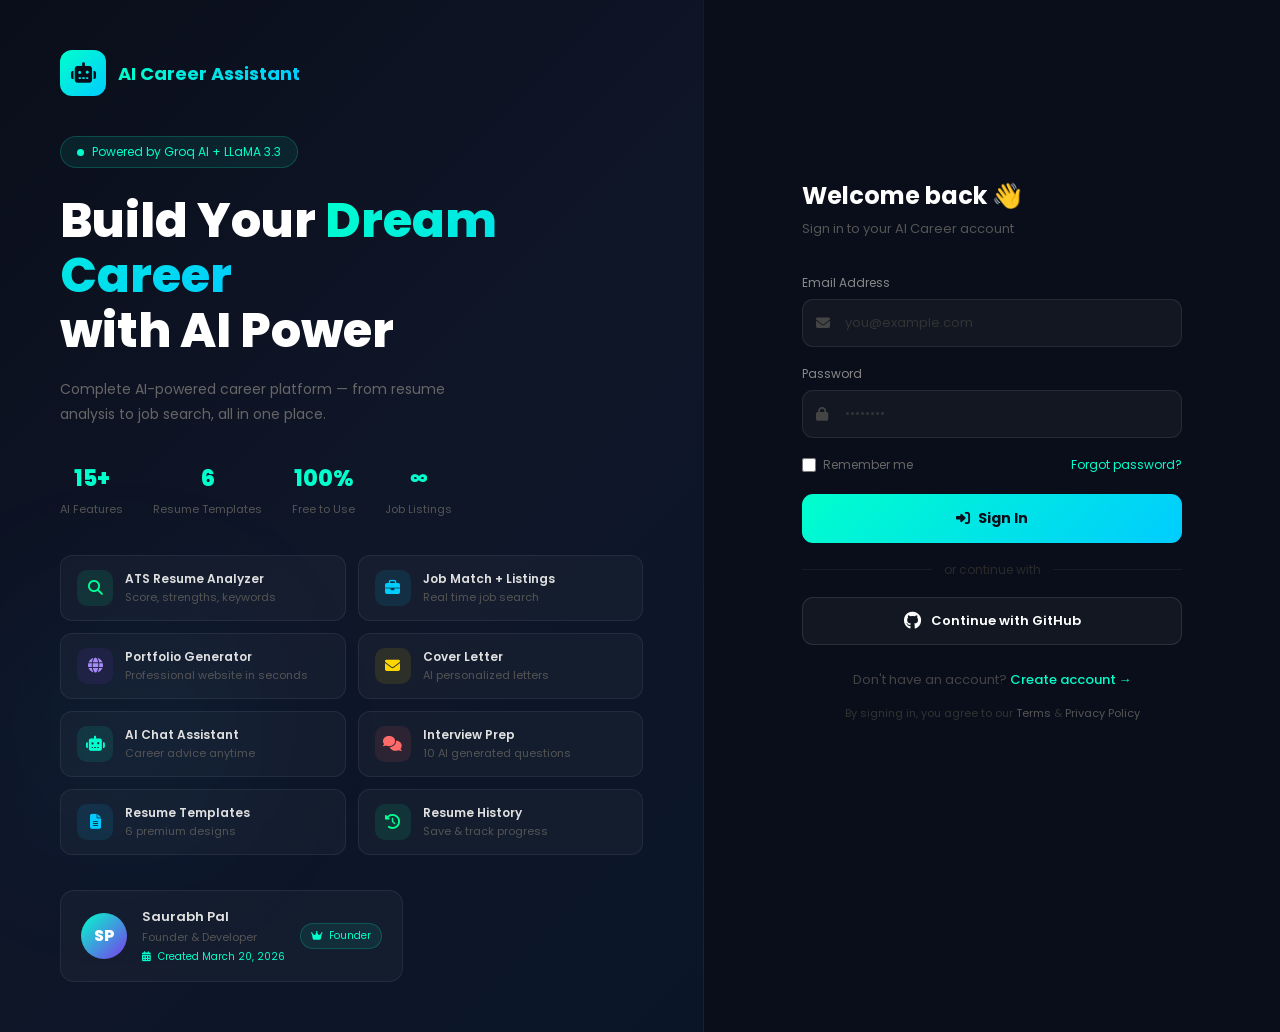
==== src/main/resources/static/dashboard.html @ 7f57f386 "Clean project without secrets" ====
<!DOCTYPE html>
<html>
<head>
<title>AI Career Dashboard</title>
<meta charset="UTF-8">
<script>
const urlParams = new URLSearchParams(window.location.search);
const oauthToken = urlParams.get("token");
const githubVerified = urlParams.get("github");
if (oauthToken) localStorage.setItem("token", oauthToken.trim());
if (githubVerified === "verified") localStorage.setItem("github_verified", "true");
if (oauthToken || githubVerified) window.history.replaceState({}, document.title, "/dashboard.html");
const tokenCheck = localStorage.getItem("token");
if (!tokenCheck || tokenCheck === "undefined" || tokenCheck === "null" || tokenCheck.trim() === "") {
    window.location.replace("login.html");
}
</script>
<link href="https://fonts.googleapis.com/css2?family=Poppins:wght@300;400;500;600;700&display=swap" rel="stylesheet">
<link href="https://cdnjs.cloudflare.com/ajax/libs/font-awesome/6.4.0/css/all.min.css" rel="stylesheet">
<style>
:root {
    --bg:#0a0e1a; --bg2:#0f1628; --bg3:#131c30;
    --primary:#00ffcc; --secondary:#00ccff; --purple:#7c3aed;
    --card:rgba(255,255,255,0.04); --border:rgba(255,255,255,0.08);
    --border-glow:rgba(0,255,200,0.2); --text:#e0e0e0; --text2:#666;
    --sidebar-width:260px;
}
* { margin:0; padding:0; box-sizing:border-box; }
body { font-family:'Poppins',sans-serif; background:var(--bg); color:var(--text); display:flex; min-height:100vh; overflow-x:hidden;overflow-y:auto; }

body.light {
    --bg:#f0f4f8; --bg2:#e2e8f0;
    --card:rgba(255,255,255,0.8); --border:rgba(0,0,0,0.08);
    --border-glow:rgba(0,200,150,0.3); --text:#1a202c; --text2:#718096;
}
body.light .sidebar { background:#e2e8f0; border-color:rgba(0,0,0,0.08); }
body.light .topbar { background:rgba(240,244,248,0.95); border-color:rgba(0,0,0,0.08); }
body.light textarea { background:rgba(255,255,255,0.9); color:#1a202c; }
body.light .nav-item { color:#718096; }
body.light .nav-item.active { background:rgba(0,200,150,0.1); color:#00b894; }
body.light .nav-item:hover { background:rgba(0,0,0,0.05); }
body.light .btn-logout { background:rgba(255,80,80,0.08); }
body.light .score-ring .bg-circle { stroke:rgba(0,0,0,0.08); }
body.light .result-card.green { background:rgba(0,200,100,0.06); }
body.light .result-card.red { background:rgba(255,80,80,0.06); }
body.light .result-card.yellow { background:rgba(255,180,0,0.06); }
body.light .result-card.purple { background:rgba(120,80,255,0.06); }
body.light .result-card.blue { background:rgba(0,150,255,0.06); }
body.light .question-card { background:rgba(255,255,255,0.9); }
body.light .chat-input { background:rgba(255,255,255,0.9); color:#1a202c; }
body.light .bubble-content.ai { background:rgba(255,255,255,0.9); }
body.light .template-card { background:rgba(255,255,255,0.9); }
body.light .history-card { background:rgba(255,255,255,0.9); }
body.light .stat-box { background:rgba(255,255,255,0.9); }
body.light .profile-input { background:rgba(255,255,255,0.9); color:#1a202c; }
body.light .job-card { background:rgba(255,255,255,0.9); }
body.light .job-search-input { background:rgba(255,255,255,0.9); color:#1a202c; }

.sidebar { width:var(--sidebar-width); background:var(--bg2); border-right:1px solid var(--border); display:flex; flex-direction:column; position:fixed; height:100vh; z-index:200; transition:0.3s; }
.sidebar-logo { padding:25px 20px; border-bottom:1px solid var(--border); }
.logo-text { font-size:18px; font-weight:700; background:linear-gradient(90deg,var(--primary),var(--secondary)); -webkit-background-clip:text; -webkit-text-fill-color:transparent; display:flex; align-items:center; gap:10px; }
.logo-text i { -webkit-text-fill-color:var(--primary); font-size:20px; }
.logo-sub { font-size:11px; color:var(--text2); margin-top:4px; margin-left:30px; }
.sidebar-user { padding:18px 20px; border-bottom:1px solid var(--border); display:flex; align-items:center; gap:12px; }
.user-avatar { width:42px; height:42px; border-radius:50%; background:linear-gradient(135deg,var(--primary),var(--secondary)); display:flex; align-items:center; justify-content:center; font-size:16px; font-weight:700; color:#0a0e1a; flex-shrink:0; }
.user-name { font-size:13px; font-weight:600; }
.user-status { font-size:11px; color:var(--text2); display:flex; align-items:center; gap:5px; margin-top:2px; }
.user-status .dot { width:6px; height:6px; border-radius:50%; background:#00ff96; }
.github-badge { font-size:10px; color:#00ff96; background:rgba(0,255,150,0.1); border:1px solid rgba(0,255,150,0.2); padding:2px 8px; border-radius:10px; margin-top:4px; display:none; }
.sidebar-nav { flex:1; padding:15px 12px; overflow-y:auto; }
.nav-label { font-size:10px; color:var(--text2); letter-spacing:1.5px; text-transform:uppercase; padding:10px 10px 6px; margin-top:5px; }
.nav-item { display:flex; align-items:center; gap:12px; padding:11px 14px; border-radius:10px; cursor:pointer; transition:0.2s; margin-bottom:3px; font-size:13px; color:var(--text2); border:1px solid transparent; user-select:none; }
.nav-item:hover { background:var(--card); color:var(--text); }
.nav-item.active { background:rgba(0,255,200,0.08); border-color:rgba(0,255,200,0.2); color:var(--primary); }
.nav-item i { width:18px; text-align:center; font-size:14px; }
.nav-badge { margin-left:auto; background:var(--primary); color:#0a0e1a; font-size:10px; font-weight:700; padding:2px 7px; border-radius:10px; display:none; }
.sidebar-bottom { padding:15px 12px; border-top:1px solid var(--border); }
.btn-logout { width:100%; display:flex; align-items:center; gap:10px; padding:11px 14px; border-radius:10px; background:rgba(255,80,80,0.08); border:1px solid rgba(255,80,80,0.2); color:#ff6b6b; cursor:pointer; font-family:'Poppins',sans-serif; font-size:13px; transition:0.2s; }
.btn-logout:hover { background:rgba(255,80,80,0.15); }

.main { margin-left:var(--sidebar-width); flex:1; display:flex; flex-direction:column; height:100vh; overflow-y:auto; }
.topbar { padding:15px 30px; background:rgba(10,14,26,0.8); border-bottom:1px solid var(--border); backdrop-filter:blur(10px); position:sticky; top:0; z-index:100; display:flex; align-items:center; justify-content:space-between; }
.topbar-title { font-size:16px; font-weight:600; }
.topbar-title span { color:var(--primary); }
.topbar-right { display:flex; align-items:center; gap:12px; }
.score-mini { background:var(--card); border:1px solid var(--border-glow); padding:6px 16px; border-radius:20px; font-size:12px; display:flex; align-items:center; gap:8px; }
.score-mini .sv { color:var(--primary); font-weight:700; font-size:16px; }
.theme-toggle { width:36px; height:36px; border-radius:10px; background:var(--card); border:1px solid var(--border); display:flex; align-items:center; justify-content:center; cursor:pointer; color:var(--text2); font-size:15px; transition:0.3s; }
.theme-toggle:hover { border-color:var(--border-glow); color:var(--primary); }
.content { padding:25px 30px; flex:1;padding:25px 30px; flex:1;  }

.card { background:var(--card); border:1px solid var(--border); padding:22px; border-radius:16px; transition:0.3s; position:relative; overflow:hidden; }
.card::before { content:''; position:absolute; top:0; left:0; right:0; height:2px; background:linear-gradient(90deg,var(--primary),var(--secondary)); opacity:0; transition:0.3s; }
.card:hover { border-color:var(--border-glow); box-shadow:0 8px 30px rgba(0,255,200,0.06); }
.card:hover::before { opacity:1; }
.card-title { font-size:14px; font-weight:600; color:var(--text); display:flex; align-items:center; gap:10px; margin-bottom:16px; }
.card-title i { color:var(--primary); }

textarea { width:100%; height:130px; background:rgba(0,0,0,0.3); border:1px solid var(--border); border-radius:10px; color:var(--text); padding:14px; font-family:'Poppins',sans-serif; font-size:13px; resize:vertical; transition:0.3s; }
textarea:focus { outline:none; border-color:var(--border-glow); }
textarea::placeholder { color:#444; }

.file-upload { border:2px dashed rgba(0,255,200,0.2); border-radius:12px; padding:30px; text-align:center; cursor:pointer; transition:0.3s; background:rgba(0,255,200,0.02); }
.file-upload:hover { border-color:rgba(0,255,200,0.5); background:rgba(0,255,200,0.04); }
.file-upload i { font-size:32px; color:var(--primary); margin-bottom:10px; display:block; }
.file-upload p { color:var(--text2); font-size:13px; }
.file-upload span { color:var(--primary); font-weight:600; }
input[type="file"] { display:none; }

.btn { display:inline-flex; align-items:center; gap:8px; background:linear-gradient(135deg,var(--primary),var(--secondary)); border:none; padding:12px 24px; border-radius:10px; cursor:pointer; color:#0a0e1a; font-family:'Poppins',sans-serif; font-size:13px; font-weight:700; transition:0.3s; width:100%; justify-content:center; margin-top:14px; }
.btn:hover { transform:translateY(-2px); box-shadow:0 6px 25px rgba(0,255,200,0.35); }
.btn-purple { background:linear-gradient(135deg,#a78bfa,var(--purple)); color:white; }
.btn-outline { background:transparent; border:1px solid var(--border-glow); color:var(--primary); width:auto; margin-top:0; }
.btn-outline:hover { background:rgba(0,255,200,0.08); box-shadow:none; transform:none; }

.score-section { display:flex; align-items:center; gap:25px; background:linear-gradient(135deg,rgba(0,255,200,0.05),rgba(0,150,255,0.05)); border:1px solid var(--border-glow); border-radius:16px; padding:25px; margin-bottom:20px; }
.score-ring { width:100px; height:100px; position:relative; flex-shrink:0; }
.score-ring svg { width:100%; height:100%; transform:rotate(-90deg); }
.score-ring .bg-circle { fill:none; stroke:rgba(255,255,255,0.06); stroke-width:8; }
.score-ring .progress-circle { fill:none; stroke:url(#scoreGrad); stroke-width:8; stroke-linecap:round; stroke-dasharray:283; stroke-dashoffset:283; transition:stroke-dashoffset 1.5s ease; }
.score-ring .score-label { position:absolute; top:50%; left:50%; transform:translate(-50%,-50%); font-size:22px; font-weight:800; color:var(--primary); }
.score-info { flex:1; }
.score-title { font-size:20px; font-weight:700; margin-bottom:5px; }
.score-sub { font-size:12px; color:var(--text2); }
.score-bar-bg { background:rgba(255,255,255,0.06); height:6px; border-radius:3px; overflow:hidden; margin-top:12px; }
.score-bar-fill { height:100%; background:linear-gradient(90deg,var(--primary),var(--secondary)); border-radius:3px; width:0%; transition:width 1.5s ease; }

.result-grid { display:grid; grid-template-columns:1fr 1fr; gap:15px; margin-bottom:15px; }
.result-card { border-radius:14px; padding:18px; }
.result-card.green { background:rgba(0,255,150,0.04); border:1px solid rgba(0,255,150,0.15); }
.result-card.red { background:rgba(255,80,80,0.04); border:1px solid rgba(255,80,80,0.15); }
.result-card.yellow { background:rgba(255,200,0,0.04); border:1px solid rgba(255,200,0,0.15); }
.result-card.purple { background:rgba(120,80,255,0.04); border:1px solid rgba(120,80,255,0.15); }
.result-card.blue { background:rgba(0,200,255,0.04); border:1px solid rgba(0,200,255,0.15); }
.result-card-title { font-size:12px; font-weight:600; margin-bottom:12px; display:flex; align-items:center; gap:8px; }
.item-row { display:flex; align-items:flex-start; gap:8px; font-size:12px; color:#bbb; margin-bottom:8px; line-height:1.6; }
.item-row .icon { flex-shrink:0; margin-top:2px; font-size:11px; }
.chip { display:inline-block; background:rgba(120,80,255,0.12); border:1px solid rgba(120,80,255,0.25); color:#a78bfa; padding:4px 12px; border-radius:20px; font-size:11px; margin:3px 3px 3px 0; }

.cover-letter-box { background:rgba(167,139,250,0.04); border:1px solid rgba(167,139,250,0.2); border-radius:14px; padding:25px; }
.cover-letter-text { font-size:13px; color:#ccc; line-height:2; white-space:pre-wrap; }
.copy-btn { display:inline-flex; align-items:center; gap:7px; background:rgba(167,139,250,0.12); border:1px solid rgba(167,139,250,0.3); color:#a78bfa; padding:9px 18px; border-radius:8px; cursor:pointer; font-size:12px; font-family:'Poppins',sans-serif; transition:0.2s; margin-top:15px; }
.copy-btn:hover { background:rgba(167,139,250,0.2); }

.portfolio-preview { width:100%; height:420px; border:none; border-radius:14px; background:white; margin-top:15px; }
.preview-actions { display:flex; gap:10px; margin-top:12px; }
.preview-action-btn { display:inline-flex; align-items:center; gap:6px; padding:9px 18px; border-radius:8px; cursor:pointer; font-size:12px; font-family:'Poppins',sans-serif; transition:0.2s; border:none; }
.preview-action-btn.open { background:rgba(0,255,200,0.1); border:1px solid rgba(0,255,200,0.25); color:var(--primary); }
.preview-action-btn.download { background:rgba(124,58,237,0.1); border:1px solid rgba(124,58,237,0.25); color:#a78bfa; }
.preview-action-btn:hover { transform:translateY(-1px); }

.question-card { background:var(--card); border:1px solid var(--border); border-radius:14px; padding:18px 20px; margin-bottom:12px; transition:0.3s; display:flex; gap:15px; align-items:flex-start; }
.question-card:hover { border-color:var(--border-glow); }
.q-num { width:32px; height:32px; border-radius:8px; flex-shrink:0; background:rgba(0,255,200,0.1); border:1px solid rgba(0,255,200,0.2); display:flex; align-items:center; justify-content:center; font-size:12px; font-weight:700; color:var(--primary); }
.q-text { font-size:13px; color:var(--text); line-height:1.7; }
.role-chip { cursor:pointer; padding:6px 16px; border-radius:20px; font-size:12px; transition:0.2s; display:inline-block; margin:4px 4px 4px 0; }

.chat-wrapper { display:flex; flex-direction:column; height:calc(100vh - 140px); }
.chat-messages { flex:1; overflow-y:auto; padding:10px 0; display:flex; flex-direction:column; gap:15px; }
.chat-messages::-webkit-scrollbar { width:4px; }
.chat-messages::-webkit-scrollbar-thumb { background:var(--border-glow); border-radius:2px; }
.chat-bubble { display:flex; gap:12px; align-items:flex-start; animation:bubbleIn 0.3s ease; }
@keyframes bubbleIn { from{opacity:0;transform:translateY(10px)} to{opacity:1;transform:translateY(0)} }
.chat-bubble.user { flex-direction:row-reverse; }
.bubble-avatar { width:36px; height:36px; border-radius:50%; display:flex; align-items:center; justify-content:center; font-size:14px; flex-shrink:0; font-weight:700; }
.bubble-avatar.ai { background:linear-gradient(135deg,var(--primary),var(--secondary)); color:#0a0e1a; }
.bubble-avatar.user { background:linear-gradient(135deg,#a78bfa,var(--purple)); color:white; }
.bubble-content { max-width:75%; padding:12px 16px; border-radius:16px; font-size:13px; line-height:1.7; }
.bubble-content.ai { background:var(--card); border:1px solid var(--border); color:var(--text); border-top-left-radius:4px; }
.bubble-content.user { background:linear-gradient(135deg,rgba(0,255,200,0.12),rgba(0,150,255,0.12)); border:1px solid var(--border-glow); color:var(--text); border-top-right-radius:4px; }
.bubble-time { font-size:10px; color:var(--text2); margin-top:4px; }
.chat-bubble.user .bubble-time { text-align:right; }
.chat-input-wrap { display:flex; gap:10px; padding-top:15px; border-top:1px solid var(--border); margin-top:10px; }
.chat-input { flex:1; background:var(--card); border:1px solid var(--border); border-radius:12px; padding:13px 16px; color:var(--text); font-family:'Poppins',sans-serif; font-size:13px; resize:none; height:50px; transition:0.3s; outline:none; }
.chat-input:focus { border-color:var(--border-glow); }
.chat-input::placeholder { color:#444; }
.chat-send-btn { width:50px; height:50px; border-radius:12px; background:linear-gradient(135deg,var(--primary),var(--secondary)); border:none; cursor:pointer; display:flex; align-items:center; justify-content:center; font-size:16px; color:#0a0e1a; transition:0.3s; flex-shrink:0; }
.chat-send-btn:hover { transform:scale(1.05); }
.chat-suggestions { display:flex; flex-wrap:wrap; gap:8px; margin-bottom:15px; }
.suggestion-chip { background:var(--card); border:1px solid var(--border); color:var(--text2); padding:7px 14px; border-radius:20px; font-size:12px; cursor:pointer; transition:0.2s; }
.suggestion-chip:hover { border-color:var(--border-glow); color:var(--primary); }
.typing-indicator { display:flex; gap:5px; align-items:center; padding:12px 16px; background:var(--card); border:1px solid var(--border); border-radius:16px; border-top-left-radius:4px; width:fit-content; }
.typing-dot { width:6px; height:6px; border-radius:50%; background:var(--primary); animation:typingBounce 1.2s ease-in-out infinite; }
.typing-dot:nth-child(2) { animation-delay:0.2s; }
.typing-dot:nth-child(3) { animation-delay:0.4s; }
@keyframes typingBounce { 0%,100%{transform:translateY(0);opacity:0.3} 50%{transform:translateY(-5px);opacity:1} }

.templates-grid { display:grid; grid-template-columns:repeat(3,1fr); gap:20px; margin-bottom:25px; }
.template-card { background:var(--card); border:2px solid var(--border); border-radius:16px; overflow:hidden; cursor:pointer; transition:0.3s; position:relative; }
.template-card:hover { transform:translateY(-5px); box-shadow:0 10px 30px rgba(0,255,200,0.15); }
.template-card.selected { border-color:var(--primary); box-shadow:0 0 20px rgba(0,255,200,0.3); }
.template-preview { height:160px; display:flex; align-items:center; justify-content:center; position:relative; overflow:hidden; }
.template-preview .t-lines { width:80%; }
.t-line { height:6px; border-radius:3px; margin-bottom:6px; }
.t-line.title { height:10px; width:60%; }
.t-line.short { width:40%; }
.t-line.xs { width:30%; height:4px; }
.template-info { padding:14px; }
.template-name { font-size:13px; font-weight:600; margin-bottom:4px; }
.template-desc { font-size:11px; color:var(--text2); }
.template-badge { position:absolute; top:10px; right:10px; font-size:10px; padding:3px 10px; border-radius:20px; font-weight:600; }
.selected-check { position:absolute; top:10px; left:10px; width:24px; height:24px; border-radius:50%; background:var(--primary); color:#0a0e1a; display:none; align-items:center; justify-content:center; font-size:12px; }
.template-card.selected .selected-check { display:flex; }
.form-grid { display:grid; grid-template-columns:1fr 1fr; gap:15px; margin-bottom:15px; }
.form-group { margin-bottom:0; }
.form-label { font-size:12px; color:var(--text2); display:block; margin-bottom:7px; }
.form-input { width:100%; padding:12px 14px; background:rgba(0,0,0,0.3); border:1px solid var(--border); border-radius:10px; color:var(--text); font-family:'Poppins',sans-serif; font-size:13px; transition:0.3s; outline:none; }
.form-input:focus { border-color:var(--border-glow); }
.form-input::placeholder { color:#444; }
.form-textarea { width:100%; padding:12px 14px; background:rgba(0,0,0,0.3); border:1px solid var(--border); border-radius:10px; color:var(--text); font-family:'Poppins',sans-serif; font-size:13px; transition:0.3s; outline:none; resize:vertical; min-height:80px; }
.form-textarea:focus { border-color:var(--border-glow); }
.form-textarea::placeholder { color:#444; }
.template-result-preview { width:100%; height:500px; border:none; border-radius:14px; margin-top:15px; background:white; }

.history-card { background:var(--card); border:1px solid var(--border); border-radius:14px; padding:18px 20px; margin-bottom:12px; transition:0.3s; display:flex; align-items:center; gap:15px; }
.history-card:hover { border-color:var(--border-glow); transform:translateX(4px); }
.history-score-badge { width:52px; height:52px; border-radius:12px; flex-shrink:0; display:flex; align-items:center; justify-content:center; font-size:16px; font-weight:800; }
.history-info { flex:1; min-width:0; }
.history-title { font-size:13px; font-weight:600; margin-bottom:4px; white-space:nowrap; overflow:hidden; text-overflow:ellipsis; }
.history-meta { font-size:11px; color:var(--text2); display:flex; align-items:center; gap:10px; flex-wrap:wrap; }
.history-actions { display:flex; gap:8px; flex-shrink:0; }
.history-btn { width:32px; height:32px; border-radius:8px; display:flex; align-items:center; justify-content:center; cursor:pointer; transition:0.2s; font-size:12px; border:none; }
.history-btn.view { background:rgba(0,255,200,0.1); border:1px solid rgba(0,255,200,0.2); color:var(--primary); }
.history-btn.delete { background:rgba(255,80,80,0.08); border:1px solid rgba(255,80,80,0.2); color:#ff6b6b; }
.history-btn:hover { transform:scale(1.1); }

/* PROFILE */
.profile-hero { background:linear-gradient(135deg,rgba(0,255,200,0.06),rgba(0,150,255,0.06)); border:1px solid var(--border-glow); border-radius:20px; padding:35px; margin-bottom:20px; display:flex; align-items:center; gap:25px; }
.profile-avatar-big { width:90px; height:90px; border-radius:50%; flex-shrink:0; background:linear-gradient(135deg,var(--primary),var(--secondary)); display:flex; align-items:center; justify-content:center; font-size:32px; font-weight:800; color:#0a0e1a; box-shadow:0 0 30px rgba(0,255,200,0.3); position:relative; }
.profile-avatar-big .verified-ring { position:absolute; bottom:-2px; right:-2px; width:28px; height:28px; border-radius:50%; background:linear-gradient(135deg,#00ff96,#00ccff); display:none; align-items:center; justify-content:center; font-size:12px; color:#0a0e1a; border:2px solid var(--bg); }
.profile-avatar-big.verified .verified-ring { display:flex; }
.profile-hero-info { flex:1; }
.profile-hero-name { font-size:24px; font-weight:700; margin-bottom:5px; }
.profile-hero-email { font-size:13px; color:var(--text2); margin-bottom:10px; }
.profile-hero-badges { display:flex; gap:10px; flex-wrap:wrap; }
.badge { padding:5px 14px; border-radius:20px; font-size:11px; font-weight:600; display:inline-flex; align-items:center; gap:6px; }
.badge.github { background:rgba(255,255,255,0.08); border:1px solid rgba(255,255,255,0.15); color:#ccc; }
.badge.verified { background:rgba(0,255,150,0.1); border:1px solid rgba(0,255,150,0.3); color:#00ff96; }
.badge.member { background:rgba(0,200,255,0.1); border:1px solid rgba(0,200,255,0.3); color:#00ccff; }
.stats-grid { display:grid; grid-template-columns:repeat(4,1fr); gap:15px; margin-bottom:20px; }
.stat-box { background:var(--card); border:1px solid var(--border); border-radius:14px; padding:20px; text-align:center; transition:0.3s; }
.stat-box:hover { border-color:var(--border-glow); transform:translateY(-3px); }
.stat-icon { font-size:22px; margin-bottom:10px; display:block; }
.stat-value { font-size:28px; font-weight:800; color:var(--primary); display:block; margin-bottom:4px; }
.stat-label { font-size:11px; color:var(--text2); }
.profile-edit-card { background:var(--card); border:1px solid var(--border); border-radius:16px; padding:22px; }
.profile-input { width:100%; padding:12px 14px; background:rgba(0,0,0,0.3); border:1px solid var(--border); border-radius:10px; color:var(--text); font-family:'Poppins',sans-serif; font-size:13px; transition:0.3s; outline:none; }
.profile-input:focus { border-color:var(--border-glow); }
.profile-input::placeholder { color:#444; }

/* JOB LISTINGS */
.job-search-bar {
    display:flex; gap:12px; margin-bottom:20px; flex-wrap:wrap;
}
.job-search-input {
    flex:1; min-width:150px; padding:12px 16px;
    background:rgba(0,0,0,0.3); border:1px solid var(--border);
    border-radius:10px; color:var(--text); font-family:'Poppins',sans-serif;
    font-size:13px; outline:none; transition:0.3s;
}
.job-search-input:focus { border-color:var(--border-glow); }
.job-search-input::placeholder { color:#444; }

.job-card {
    background:var(--card); border:1px solid var(--border);
    border-radius:16px; padding:20px; margin-bottom:15px;
    transition:0.3s; position:relative; overflow:hidden;
}
.job-card::before { content:''; position:absolute; top:0; left:0; right:0; height:2px; background:linear-gradient(90deg,var(--primary),var(--secondary)); opacity:0; transition:0.3s; }
.job-card:hover { border-color:var(--border-glow); transform:translateY(-2px); box-shadow:0 8px 25px rgba(0,255,200,0.08); }
.job-card:hover::before { opacity:1; }

.job-header { display:flex; align-items:flex-start; gap:15px; margin-bottom:12px; }
.job-logo {
    width:48px; height:48px; border-radius:12px; flex-shrink:0;
    background:linear-gradient(135deg,rgba(0,255,200,0.15),rgba(0,150,255,0.15));
    display:flex; align-items:center; justify-content:center;
    font-size:18px; color:var(--primary); font-weight:800;
    border:1px solid var(--border);
}
.job-info { flex:1; min-width:0; }
.job-title { font-size:15px; font-weight:700; color:var(--text); margin-bottom:4px; }
.job-company { font-size:13px; color:var(--primary); font-weight:500; }
.job-meta { display:flex; gap:12px; flex-wrap:wrap; margin-top:6px; }
.job-meta-item { font-size:11px; color:var(--text2); display:flex; align-items:center; gap:5px; }
.job-meta-item i { color:var(--primary); font-size:10px; }

.job-desc { font-size:12px; color:var(--text2); line-height:1.7; margin-bottom:15px; display:-webkit-box; -webkit-line-clamp:3; -webkit-box-orient:vertical; overflow:hidden; }

.job-footer { display:flex; align-items:center; justify-content:space-between; flex-wrap:wrap; gap:10px; }
.job-tags { display:flex; gap:8px; flex-wrap:wrap; }
.job-tag { font-size:11px; padding:3px 12px; border-radius:20px; font-weight:500; }
.job-tag.fulltime { background:rgba(0,255,150,0.1); color:#00ff96; border:1px solid rgba(0,255,150,0.2); }
.job-tag.remote { background:rgba(0,200,255,0.1); color:#00ccff; border:1px solid rgba(0,200,255,0.2); }
.job-tag.salary { background:rgba(255,215,0,0.1); color:#ffd700; border:1px solid rgba(255,215,0,0.2); }

.job-apply-btn {
    padding:9px 22px; border-radius:9px;
    background:linear-gradient(135deg,var(--primary),var(--secondary));
    color:#0a0e1a; font-family:'Poppins',sans-serif; font-size:12px;
    font-weight:700; cursor:pointer; border:none; transition:0.3s;
    text-decoration:none; display:inline-flex; align-items:center; gap:6px;
}
.job-apply-btn:hover { transform:translateY(-1px); box-shadow:0 5px 15px rgba(0,255,200,0.3); }

.job-quick-chips { display:flex; flex-wrap:wrap; gap:8px; margin-bottom:20px; }
.job-quick-chip {
    padding:7px 16px; border-radius:20px; font-size:12px; cursor:pointer;
    transition:0.2s; border:1px solid var(--border); color:var(--text2);
    background:var(--card);
}
.job-quick-chip:hover { border-color:var(--border-glow); color:var(--primary); }

.jobs-count { font-size:12px; color:var(--text2); margin-bottom:15px; }
.jobs-count span { color:var(--primary); font-weight:600; }

/* MODAL */
.modal-overlay { position:fixed; top:0; left:0; right:0; bottom:0; background:rgba(0,0,0,0.85); z-index:9999; display:none; align-items:center; justify-content:center; padding:20px; }
.modal-overlay.open { display:flex; }
.modal-box { background:var(--bg2); border:1px solid var(--border); border-radius:20px; width:100%; max-width:800px; max-height:90vh; overflow-y:auto; padding:28px; }
.modal-header { display:flex; align-items:center; justify-content:space-between; margin-bottom:20px; }
.modal-title { font-size:16px; font-weight:600; }
.modal-close { background:rgba(255,80,80,0.1); border:1px solid rgba(255,80,80,0.2); color:#ff6b6b; padding:8px 16px; border-radius:8px; cursor:pointer; font-family:'Poppins',sans-serif; font-size:12px; }
.modal-content { font-size:13px; color:var(--text2); line-height:1.9; white-space:pre-wrap; }

.loading-state { text-align:center; padding:50px 20px; color:var(--text2); }
.loading-state i { font-size:32px; color:var(--primary); margin-bottom:12px; display:block; }
.empty-state { text-align:center; padding:50px 20px; color:var(--text2); }
.empty-state i { font-size:40px; color:#1e293b; margin-bottom:15px; display:block; }

.toast { position:fixed; bottom:25px; right:25px; background:rgba(0,255,200,0.12); border:1px solid rgba(0,255,200,0.3); color:var(--primary); padding:12px 20px; border-radius:12px; font-size:13px; z-index:9999; backdrop-filter:blur(10px); animation:toastIn 0.3s ease; display:flex; align-items:center; gap:8px; }
@keyframes toastIn { from{transform:translateY(20px);opacity:0} to{transform:translateY(0);opacity:1} }

.tab-panel { display:none; }
.tab-panel.active { display:block; }

@media(max-width:900px) {
    .sidebar { transform:translateX(-100%); }
    .sidebar.open { transform:translateX(0); }
    .main { margin-left:0; }
    .result-grid { grid-template-columns:1fr; }
    .templates-grid { grid-template-columns:1fr 1fr; }
    .form-grid { grid-template-columns:1fr; }
    .stats-grid { grid-template-columns:1fr 1fr; }
    .profile-hero { flex-direction:column; text-align:center; }
    .job-search-bar { flex-direction:column; }
}
</style>
</head>
<body>

<!-- SIDEBAR -->
<div class="sidebar" id="sidebar">
    <div class="sidebar-logo">
        <div class="logo-text"><i class="fas fa-robot"></i> AI Career</div>
        <div class="logo-sub">Resume Intelligence Platform</div>
    </div>
    <div class="sidebar-user">
        <div class="user-avatar" id="sidebarAvatar">U</div>
        <div>
            <div class="user-name" id="sidebarName">User</div>
            <div class="user-status"><span class="dot"></span> Active Session</div>
            <div class="github-badge" id="githubBadge"><i class="fab fa-github"></i> Verified</div>
        </div>
    </div>
    <nav class="sidebar-nav">
        <div class="nav-label">Main Tools</div>
        <div class="nav-item active" onclick="switchTab('analyze',this)"><i class="fas fa-search"></i> Resume Analyzer</div>
        <div class="nav-item" onclick="switchTab('pdf',this)"><i class="fas fa-file-pdf"></i> Upload PDF</div>
        <div class="nav-item" onclick="switchTab('match',this)"><i class="fas fa-briefcase"></i> Job Match</div>
        <div class="nav-item" onclick="switchTab('cover',this)"><i class="fas fa-envelope"></i> Cover Letter</div>
        <div class="nav-label">More Tools</div>
        <div class="nav-item" onclick="switchTab('chat',this)">
            <i class="fas fa-robot"></i> AI Chat
            <span style="margin-left:auto;background:linear-gradient(135deg,#00ffcc,#00ccff);color:#0a0e1a;font-size:9px;font-weight:700;padding:2px 7px;border-radius:10px;">NEW</span>
        </div>
        <div class="nav-item" onclick="switchTab('templates',this)">
            <i class="fas fa-file-alt"></i> Resume Templates
            <span style="margin-left:auto;background:linear-gradient(135deg,#a78bfa,#7c3aed);color:white;font-size:9px;font-weight:700;padding:2px 7px;border-radius:10px;">NEW</span>
        </div>
        <div class="nav-item" onclick="switchTab('interview',this)"><i class="fas fa-comments"></i> Interview Prep</div>
        <div class="nav-item" onclick="switchTab('jobs',this)">
            <i class="fas fa-search-dollar"></i> Job Listings
            <span style="margin-left:auto;background:linear-gradient(135deg,#ffd700,#ff9900);color:#0a0e1a;font-size:9px;font-weight:700;padding:2px 7px;border-radius:10px;">NEW</span>
        </div>
        <div class="nav-item" onclick="switchTab('portfolio',this)"><i class="fas fa-globe"></i> Portfolio Generator</div>
        <div class="nav-label">Account</div>
        <div class="nav-item" onclick="switchTab('profile',this)"><i class="fas fa-user-circle"></i> My Profile</div>
        <div class="nav-item" onclick="switchTab('history',this)"><i class="fas fa-history"></i> Resume History</div>
        <div class="nav-item" onclick="switchTab('result',this)" id="resultNavItem">
            <i class="fas fa-clipboard-list"></i> Analysis Result
            <span class="nav-badge" id="resultBadge">New</span>
        </div>
    </nav>
    <div class="sidebar-bottom">
        <button class="btn-logout" onclick="logout()"><i class="fas fa-sign-out-alt"></i> Logout</button>
    </div>
</div>

<!-- MAIN -->
<div class="main">
    <div class="topbar">
        <div class="topbar-title">AI Career <span>Dashboard</span></div>
        <div class="topbar-right">
            <div class="score-mini">
                <span style="color:var(--text2);font-size:11px;">ATS Score</span>
                <span class="sv" id="miniScore">—</span>
                <span style="color:var(--text2);font-size:11px;">/100</span>
            </div>
            <div class="theme-toggle" onclick="toggleTheme()" id="themeBtn"><i class="fas fa-moon"></i></div>
        </div>
    </div>

    <div class="content">
        <svg width="0" height="0">
            <defs>
                <linearGradient id="scoreGrad" x1="0%" y1="0%" x2="100%" y2="0%">
                    <stop offset="0%" style="stop-color:#00ffcc"/>
                    <stop offset="100%" style="stop-color:#00ccff"/>
                </linearGradient>
            </defs>
        </svg>

        <!-- ANALYZE -->
        <div class="tab-panel active" id="tab-analyze">
            <div class="card">
                <div class="card-title"><i class="fas fa-file-alt"></i> Resume Analyzer</div>
                <textarea id="resumeText" placeholder="Paste your complete resume text here...&#10;&#10;Include: Name, Skills, Experience, Projects, Education"></textarea>
                <button class="btn" onclick="analyze()"><i class="fas fa-search"></i> Analyze Resume</button>
            </div>
        </div>

        <!-- PDF -->
        <div class="tab-panel" id="tab-pdf">
            <div class="card">
                <div class="card-title"><i class="fas fa-file-pdf"></i> Upload PDF Resume</div>
                <label class="file-upload" for="resumeFile">
                    <i class="fas fa-cloud-upload-alt"></i>
                    <p><span>Click to upload</span> or drag & drop</p>
                    <p style="margin-top:5px;font-size:11px;">PDF files only</p>
                    <p id="fileName" style="margin-top:8px;color:var(--primary);font-size:12px;font-weight:600;"></p>
                </label>
                <input type="file" id="resumeFile" accept=".pdf" onchange="updateFileName(this)">
                <button class="btn" onclick="analyzePDF()"><i class="fas fa-bolt"></i> Analyze PDF</button>
            </div>
        </div>

        <!-- MATCH -->
        <div class="tab-panel" id="tab-match">
            <div class="card">
                <div class="card-title"><i class="fas fa-briefcase"></i> Job Match</div>
                <textarea id="jobDesc" placeholder="Paste the job description here..."></textarea>
                <button class="btn" onclick="matchJob()"><i class="fas fa-percentage"></i> Match with Resume</button>
            </div>
        </div>

        <!-- COVER -->
        <div class="tab-panel" id="tab-cover">
            <div class="card">
                <div class="card-title"><i class="fas fa-envelope"></i> Cover Letter Generator</div>
                <p style="font-size:13px;color:var(--text2);margin-bottom:15px;">Generate personalized cover letter using your resume + job description.</p>
                <textarea id="jobDescCover" placeholder="Paste job description here..."></textarea>
                <button class="btn btn-purple" onclick="generateCoverLetter()"><i class="fas fa-magic"></i> Generate Cover Letter</button>
            </div>
        </div>

        <!-- AI CHAT -->
        <div class="tab-panel" id="tab-chat">
            <div class="card chat-wrapper">
                <div class="card-title"><i class="fas fa-robot"></i> AI Career Assistant <span style="margin-left:auto;font-size:11px;color:var(--text2);"><span style="color:#00ff96;">●</span> Online</span></div>
                <div class="chat-suggestions" id="chatSuggestions">
                    <span class="suggestion-chip" onclick="sendSuggestion(this)">💼 Resume improve कसं करायचं?</span>
                    <span class="suggestion-chip" onclick="sendSuggestion(this)">🎯 Java interview tips</span>
                    <span class="suggestion-chip" onclick="sendSuggestion(this)">💰 Salary negotiation tips</span>
                    <span class="suggestion-chip" onclick="sendSuggestion(this)">🚀 Career roadmap for developer</span>
                    <span class="suggestion-chip" onclick="sendSuggestion(this)">📝 Cover letter tips</span>
                    <span class="suggestion-chip" onclick="sendSuggestion(this)">🔍 How to find jobs faster?</span>
                </div>
                <div class="chat-messages" id="chatMessages">
                    <div class="chat-bubble">
                        <div class="bubble-avatar ai"><i class="fas fa-robot"></i></div>
                        <div><div class="bubble-content ai">नमस्ते! 👋 मी तुमचा AI Career Assistant आहे.<br><br>मी help करू शकतो:<br>• Resume improvement<br>• Interview preparation<br>• Career advice<br>• Job search strategies<br><br>काय जाणून घ्यायचं?</div><div class="bubble-time">Just now</div></div>
                    </div>
                </div>
                <div class="chat-input-wrap">
                    <textarea class="chat-input" id="chatInput" placeholder="Ask me anything about your career..." onkeypress="if(event.key==='Enter'&&!event.shiftKey){event.preventDefault();sendChat();}"></textarea>
                    <button class="chat-send-btn" onclick="sendChat()"><i class="fas fa-paper-plane"></i></button>
                </div>
            </div>
        </div>

        <!-- TEMPLATES -->
        <div class="tab-panel" id="tab-templates">
            <div id="templateStep1">
                <div class="card" style="margin-bottom:20px;">
                    <div class="card-title"><i class="fas fa-palette"></i> Choose Template Style</div>
                    <p style="font-size:13px;color:var(--text2);margin-bottom:20px;">Select a template design for your resume</p>
                    <div class="templates-grid">
                        <div class="template-card selected" id="tcard-modern" onclick="selectTemplate('modern')"><div class="selected-check"><i class="fas fa-check"></i></div><div class="template-badge" style="background:rgba(0,255,200,0.15);color:#00ffcc;">Popular</div><div class="template-preview" style="background:linear-gradient(135deg,#0a0e1a,#0f1628);"><div class="t-lines"><div class="t-line title" style="background:#00ffcc;"></div><div class="t-line xs" style="background:rgba(0,255,200,0.4);"></div><div style="height:8px;"></div><div class="t-line" style="background:rgba(255,255,255,0.1);"></div></div></div><div class="template-info"><div class="template-name">Modern Dark</div><div class="template-desc">Neon glow dark theme</div></div></div>
                        <div class="template-card" id="tcard-professional" onclick="selectTemplate('professional')"><div class="selected-check"><i class="fas fa-check"></i></div><div class="template-badge" style="background:rgba(37,99,235,0.15);color:#60a5fa;">Clean</div><div class="template-preview" style="background:linear-gradient(135deg,#1e3a5f,#1e40af);"><div class="t-lines"><div class="t-line title" style="background:#60a5fa;"></div><div class="t-line xs" style="background:rgba(96,165,250,0.4);"></div><div style="height:8px;"></div><div class="t-line" style="background:rgba(255,255,255,0.15);"></div></div></div><div class="template-info"><div class="template-name">Professional Blue</div><div class="template-desc">Corporate clean design</div></div></div>
                        <div class="template-card" id="tcard-creative" onclick="selectTemplate('creative')"><div class="selected-check"><i class="fas fa-check"></i></div><div class="template-badge" style="background:rgba(167,139,250,0.15);color:#a78bfa;">Creative</div><div class="template-preview" style="background:linear-gradient(135deg,#1a0a2e,#2d1b69);"><div class="t-lines"><div class="t-line title" style="background:#a78bfa;"></div><div class="t-line xs" style="background:rgba(167,139,250,0.4);"></div><div style="height:8px;"></div><div class="t-line" style="background:rgba(255,255,255,0.1);"></div></div></div><div class="template-info"><div class="template-name">Creative Purple</div><div class="template-desc">Bold creative design</div></div></div>
                        <div class="template-card" id="tcard-minimal" onclick="selectTemplate('minimal')"><div class="selected-check"><i class="fas fa-check"></i></div><div class="template-badge" style="background:rgba(255,255,255,0.1);color:#aaa;">Minimal</div><div class="template-preview" style="background:linear-gradient(135deg,#1a1a1a,#2a2a2a);"><div class="t-lines"><div class="t-line title" style="background:#ffffff;"></div><div class="t-line xs" style="background:rgba(255,255,255,0.3);"></div><div style="height:8px;"></div><div class="t-line" style="background:rgba(255,255,255,0.1);"></div></div></div><div class="template-info"><div class="template-name">Minimal Black</div><div class="template-desc">Ultra clean minimal</div></div></div>
                        <div class="template-card" id="tcard-executive" onclick="selectTemplate('executive')"><div class="selected-check"><i class="fas fa-check"></i></div><div class="template-badge" style="background:rgba(255,215,0,0.15);color:#ffd700;">Premium</div><div class="template-preview" style="background:linear-gradient(135deg,#0f0f0f,#1a1a0a);"><div class="t-lines"><div class="t-line title" style="background:#ffd700;"></div><div class="t-line xs" style="background:rgba(255,215,0,0.4);"></div><div style="height:8px;"></div><div class="t-line" style="background:rgba(255,255,255,0.1);"></div></div></div><div class="template-info"><div class="template-name">Executive Gold</div><div class="template-desc">Premium gold theme</div></div></div>
                        <div class="template-card" id="tcard-green" onclick="selectTemplate('green')"><div class="selected-check"><i class="fas fa-check"></i></div><div class="template-badge" style="background:rgba(0,255,100,0.15);color:#00ff64;">Fresh</div><div class="template-preview" style="background:linear-gradient(135deg,#0a1a0a,#0f2d0f);"><div class="t-lines"><div class="t-line title" style="background:#00ff64;"></div><div class="t-line xs" style="background:rgba(0,255,100,0.4);"></div><div style="height:8px;"></div><div class="t-line" style="background:rgba(255,255,255,0.1);"></div></div></div><div class="template-info"><div class="template-name">Fresh Green</div><div class="template-desc">Nature inspired design</div></div></div>
                    </div>
                    <button class="btn" onclick="goToTemplateForm()" style="width:auto;padding:12px 30px;"><i class="fas fa-arrow-right"></i> Continue</button>
                </div>
            </div>
            <div id="templateStep2" style="display:none;">
                <div class="card">
                    <div class="card-title"><i class="fas fa-edit"></i> Fill Your Details <button onclick="goBackToTemplates()" style="margin-left:auto;background:var(--card);border:1px solid var(--border);color:var(--text2);padding:6px 14px;border-radius:8px;cursor:pointer;font-size:12px;font-family:'Poppins',sans-serif;"><i class="fas fa-arrow-left"></i> Back</button></div>
                    <div class="form-grid">
                        <div class="form-group"><label class="form-label">Full Name *</label><input class="form-input" id="tf-name" placeholder="Saurabh Pal"></div>
                        <div class="form-group"><label class="form-label">Job Title *</label><input class="form-input" id="tf-title" placeholder="Full Stack Developer"></div>
                        <div class="form-group"><label class="form-label">Email *</label><input class="form-input" id="tf-email" placeholder="saurabh@example.com" type="email"></div>
                        <div class="form-group"><label class="form-label">Phone</label><input class="form-input" id="tf-phone" placeholder="+91 9876543210"></div>
                        <div class="form-group"><label class="form-label">Location</label><input class="form-input" id="tf-location" placeholder="Pune, Maharashtra"></div>
                        <div class="form-group"><label class="form-label">LinkedIn</label><input class="form-input" id="tf-linkedin" placeholder="linkedin.com/in/saurabhpal"></div>
                        <div class="form-group"><label class="form-label">GitHub</label><input class="form-input" id="tf-github" placeholder="github.com/saurabhpal"></div>
                        <div class="form-group"><label class="form-label">Portfolio</label><input class="form-input" id="tf-portfolio" placeholder="saurabhpal.netlify.app"></div>
                    </div>
                    <div style="margin-bottom:15px;"><label class="form-label">Professional Summary *</label><textarea class="form-textarea" id="tf-summary" placeholder="Passionate Full Stack Java Developer..."></textarea></div>
                    <div style="margin-bottom:15px;"><label class="form-label">Technical Skills *</label><textarea class="form-textarea" id="tf-skills" placeholder="Languages: Java, JavaScript&#10;Frameworks: Spring Boot, React"></textarea></div>
                    <div style="margin-bottom:15px;"><label class="form-label">Work Experience</label><textarea class="form-textarea" id="tf-experience" placeholder="Company: TechCorp (2022-Present)&#10;Role: Java Developer"></textarea></div>
                    <div style="margin-bottom:15px;"><label class="form-label">Projects</label><textarea class="form-textarea" id="tf-projects" placeholder="Project: AI Career Assistant&#10;Tech: Spring Boot, React, AI"></textarea></div>
                    <div style="margin-bottom:20px;"><label class="form-label">Education</label><textarea class="form-textarea" id="tf-education" placeholder="B.E. Computer Engineering - Pune University (2022)"></textarea></div>
                    <button class="btn" onclick="generateFromTemplate()"><i class="fas fa-magic"></i> Generate Resume</button>
                </div>
            </div>
            <div id="templateStep3" style="display:none;">
                <div class="card" style="margin-bottom:15px;">
                    <div class="card-title"><i class="fas fa-eye"></i> Resume Preview
                        <div style="margin-left:auto;display:flex;gap:10px;">
                            <button onclick="goBackToForm()" style="background:var(--card);border:1px solid var(--border);color:var(--text2);padding:8px 16px;border-radius:8px;cursor:pointer;font-size:12px;font-family:'Poppins',sans-serif;"><i class="fas fa-arrow-left"></i> Edit</button>
                            <button onclick="openTemplateFullscreen()" style="background:rgba(0,255,200,0.1);border:1px solid rgba(0,255,200,0.25);color:var(--primary);padding:8px 16px;border-radius:8px;cursor:pointer;font-size:12px;font-family:'Poppins',sans-serif;"><i class="fas fa-external-link-alt"></i> Fullscreen</button>
                            <button onclick="downloadTemplate()" style="background:rgba(124,58,237,0.1);border:1px solid rgba(124,58,237,0.25);color:#a78bfa;padding:8px 16px;border-radius:8px;cursor:pointer;font-size:12px;font-family:'Poppins',sans-serif;"><i class="fas fa-download"></i> Download</button>
                        </div>
                    </div>
                    <iframe id="templatePreview" class="template-result-preview"></iframe>
                </div>
            </div>
            <div class="loading-state" id="templateLoading" style="display:none;"><i class="fas fa-spinner fa-spin"></i><p style="font-size:13px;">Generating your resume...</p></div>
        </div>

        <!-- INTERVIEW -->
        <div class="tab-panel" id="tab-interview">
            <div class="card">
                <div class="card-title"><i class="fas fa-comments"></i> Interview Question Generator</div>
                <p style="font-size:13px;color:var(--text2);margin-bottom:18px;">AI generates 10 technical interview questions for your role.</p>
                <label style="font-size:12px;color:var(--text2);display:block;margin-bottom:8px;"><i class="fas fa-briefcase" style="color:var(--primary);margin-right:5px;"></i> Job Role</label>
                <div style="position:relative;margin-bottom:15px;">
                    <i class="fas fa-search" style="position:absolute;left:14px;top:50%;transform:translateY(-50%);color:#444;font-size:13px;"></i>
                    <input type="text" id="roleInput" placeholder="e.g. Java Developer..." onkeypress="if(event.key==='Enter') generateInterview()" style="width:100%;padding:13px 14px 13px 42px;background:rgba(0,0,0,0.3);border:1px solid var(--border);border-radius:11px;color:var(--text);font-family:'Poppins',sans-serif;font-size:13px;outline:none;">
                </div>
                <div style="margin-bottom:18px;">
                    <span class="role-chip" onclick="setRole('Java Developer')" style="background:rgba(0,255,200,0.08);border:1px solid rgba(0,255,200,0.2);color:var(--primary);">Java Dev</span>
                    <span class="role-chip" onclick="setRole('Spring Boot Developer')" style="background:rgba(0,200,255,0.08);border:1px solid rgba(0,200,255,0.2);color:#00ccff;">Spring Boot</span>
                    <span class="role-chip" onclick="setRole('React Developer')" style="background:rgba(124,58,237,0.08);border:1px solid rgba(124,58,237,0.2);color:#a78bfa;">React Dev</span>
                    <span class="role-chip" onclick="setRole('Full Stack Developer')" style="background:rgba(255,200,0,0.08);border:1px solid rgba(255,200,0,0.2);color:#ffd700;">Full Stack</span>
                    <span class="role-chip" onclick="setRole('Data Scientist')" style="background:rgba(0,255,150,0.08);border:1px solid rgba(0,255,150,0.2);color:#00ff96;">Data Science</span>
                    <span class="role-chip" onclick="setRole('DevOps Engineer')" style="background:rgba(255,80,80,0.08);border:1px solid rgba(255,80,80,0.2);color:#ff6b6b;">DevOps</span>
                </div>
                <button class="btn" onclick="generateInterview()"><i class="fas fa-magic"></i> Generate 10 Questions</button>
            </div>
            <div class="loading-state" id="interviewLoading" style="display:none;"><i class="fas fa-spinner fa-spin"></i><p style="font-size:13px;">Generating questions...</p></div>
            <div id="interviewResult" style="display:none;margin-top:20px;">
                <div style="display:flex;align-items:center;justify-content:space-between;margin-bottom:15px;">
                    <div style="font-size:14px;font-weight:600;"><i class="fas fa-list" style="color:var(--primary);margin-right:8px;"></i>Interview Questions</div>
                    <button class="btn btn-outline" onclick="copyQuestions()"><i class="fas fa-copy"></i> Copy All</button>
                </div>
                <div id="questionsList"></div>
            </div>
        </div>

        <!-- JOB LISTINGS -->
        <div class="tab-panel" id="tab-jobs">
            <div class="card" style="margin-bottom:20px;">
                <div class="card-title"><i class="fas fa-search-dollar"></i> Job Listings</div>
                <p style="font-size:13px;color:var(--text2);margin-bottom:18px;">Search real job opportunities matching your skills.</p>

                <!-- Quick Role Chips -->
                <div class="job-quick-chips">
                    <span class="job-quick-chip" onclick="quickJobSearch('Java Developer')">☕ Java Developer</span>
                    <span class="job-quick-chip" onclick="quickJobSearch('Spring Boot Developer')">🍃 Spring Boot</span>
                    <span class="job-quick-chip" onclick="quickJobSearch('React Developer')">⚛️ React Dev</span>
                    <span class="job-quick-chip" onclick="quickJobSearch('Full Stack Developer')">🚀 Full Stack</span>
                    <span class="job-quick-chip" onclick="quickJobSearch('Data Scientist')">📊 Data Science</span>
                    <span class="job-quick-chip" onclick="quickJobSearch('DevOps Engineer')">⚙️ DevOps</span>
                    <span class="job-quick-chip" onclick="quickJobSearch('Python Developer')">🐍 Python</span>
                    <span class="job-quick-chip" onclick="quickJobSearch('Android Developer')">📱 Android</span>
                </div>

                <!-- Search Bar -->
                <div class="job-search-bar">
                    <div style="position:relative;flex:2;min-width:200px;">
                        <i class="fas fa-briefcase" style="position:absolute;left:14px;top:50%;transform:translateY(-50%);color:#444;font-size:13px;"></i>
                        <input class="job-search-input" id="jobSearchRole" placeholder="Job role (e.g. Java Developer)" style="padding-left:42px;" onkeypress="if(event.key==='Enter')searchJobs()">
                    </div>
                    <div style="position:relative;flex:1;min-width:150px;">
                        <i class="fas fa-map-marker-alt" style="position:absolute;left:14px;top:50%;transform:translateY(-50%);color:#444;font-size:13px;"></i>
                        <input class="job-search-input" id="jobSearchLocation" placeholder="Location" style="padding-left:42px;" value="India" onkeypress="if(event.key==='Enter')searchJobs()">
                    </div>
                    <button onclick="searchJobs()" style="background:linear-gradient(135deg,var(--primary),var(--secondary));border:none;padding:12px 24px;border-radius:10px;color:#0a0e1a;font-family:'Poppins',sans-serif;font-size:13px;font-weight:700;cursor:pointer;transition:0.3s;white-space:nowrap;">
                        <i class="fas fa-search"></i> Search Jobs
                    </button>
                </div>
            </div>

            <!-- Loading -->
            <div class="loading-state" id="jobsLoading" style="display:none;">
                <i class="fas fa-spinner fa-spin"></i>
                <p style="font-size:13px;">Searching jobs...</p>
            </div>

            <!-- Empty -->
            <div class="empty-state" id="jobsEmpty">
                <i class="fas fa-search-dollar"></i>
                <p>Search for jobs using role and location above</p>
            </div>

            <!-- Results -->
            <div id="jobsCount" class="jobs-count" style="display:none;"></div>
            <div id="jobsList"></div>
        </div>

        <!-- PORTFOLIO -->
        <div class="tab-panel" id="tab-portfolio">
            <div class="card">
                <div class="card-title"><i class="fas fa-globe"></i> Portfolio Generator</div>
                <p style="font-size:13px;color:var(--text2);margin-bottom:20px;">Generates a professional portfolio website from your resume.</p>
                <div style="display:grid;grid-template-columns:repeat(3,1fr);gap:15px;margin-bottom:20px;">
                    <div class="result-card blue" style="text-align:center;padding:18px;"><i class="fas fa-palette" style="color:#00ccff;font-size:20px;margin-bottom:8px;display:block;"></i><div style="font-size:12px;font-weight:600;">Dark Theme</div></div>
                    <div class="result-card green" style="text-align:center;padding:18px;"><i class="fas fa-mobile-alt" style="color:#00ff96;font-size:20px;margin-bottom:8px;display:block;"></i><div style="font-size:12px;font-weight:600;">Responsive</div></div>
                    <div class="result-card purple" style="text-align:center;padding:18px;"><i class="fas fa-download" style="color:#a78bfa;font-size:20px;margin-bottom:8px;display:block;"></i><div style="font-size:12px;font-weight:600;">Downloadable</div></div>
                </div>
                <button class="btn" onclick="generatePortfolio()"><i class="fas fa-magic"></i> Generate Portfolio</button>
                <div id="previewWrapper" style="display:none;">
                    <div class="preview-actions">
                        <button class="preview-action-btn open" onclick="openFullscreen()"><i class="fas fa-external-link-alt"></i> Open Fullscreen</button>
                        <button class="preview-action-btn download" onclick="downloadPortfolio()"><i class="fas fa-download"></i> Download HTML</button>
                    </div>
                    <iframe id="preview" class="portfolio-preview"></iframe>
                </div>
            </div>
        </div>

        <!-- PROFILE -->
        <div class="tab-panel" id="tab-profile">
            <div class="profile-hero">
                <div class="profile-avatar-big" id="profileAvatarBig">
                    <span id="profileInitial">U</span>
                    <div class="verified-ring"><i class="fab fa-github"></i></div>
                </div>
                <div class="profile-hero-info">
                    <div class="profile-hero-name" id="profileName">Loading...</div>
                    <div class="profile-hero-email" id="profileEmail">loading@example.com</div>
                    <div class="profile-hero-badges">
                        <span class="badge member"><i class="fas fa-star"></i> AI Career Member</span>
                        <span class="badge github" id="profileGithubBadge" style="display:none;"><i class="fab fa-github"></i> GitHub Connected</span>
                        <span class="badge verified" id="profileVerifiedBadge" style="display:none;"><i class="fas fa-check-circle"></i> Verified</span>
                    </div>
                </div>
            </div>
            <div class="stats-grid">
                <div class="stat-box"><span class="stat-icon">📊</span><span class="stat-value" id="statTotal">0</span><span class="stat-label">Total Analyses</span></div>
                <div class="stat-box"><span class="stat-icon">⭐</span><span class="stat-value" id="statAvg">0</span><span class="stat-label">Average Score</span></div>
                <div class="stat-box"><span class="stat-icon">🏆</span><span class="stat-value" id="statBest">0</span><span class="stat-label">Best Score</span></div>
                <div class="stat-box"><span class="stat-icon">📄</span><span class="stat-value" id="statPdf">0</span><span class="stat-label">PDF Analyses</span></div>
            </div>
            <div class="profile-edit-card">
                <div class="card-title"><i class="fas fa-edit"></i> Edit Profile</div>
                <div style="margin-bottom:16px;"><label class="form-label"><i class="fas fa-user" style="color:var(--primary);margin-right:5px;"></i>Full Name</label><input class="profile-input" id="editName" placeholder="Your full name"></div>
                <div style="margin-bottom:16px;"><label class="form-label"><i class="fas fa-envelope" style="color:var(--primary);margin-right:5px;"></i>Email</label><input class="profile-input" id="editEmail" placeholder="Email" disabled style="opacity:0.5;cursor:not-allowed;"><p style="font-size:11px;color:var(--text2);margin-top:5px;"><i class="fas fa-info-circle"></i> Email cannot be changed</p></div>
                <div style="margin-bottom:20px;"><label class="form-label"><i class="fab fa-github" style="color:var(--primary);margin-right:5px;"></i>GitHub Status</label><div id="githubStatusBox" style="background:rgba(0,0,0,0.2);border:1px solid var(--border);border-radius:10px;padding:12px 16px;font-size:13px;color:var(--text2);">Checking...</div></div>
                <button class="btn" onclick="updateProfile()" style="width:auto;padding:12px 30px;"><i class="fas fa-save"></i> Save Changes</button>
            </div>
        </div>

        <!-- HISTORY -->
        <div class="tab-panel" id="tab-history">
            <div class="card" style="margin-bottom:20px;">
                <div class="card-title"><i class="fas fa-history"></i> Resume Analysis History <button onclick="loadHistory()" style="margin-left:auto;background:var(--card);border:1px solid var(--border);color:var(--text2);padding:6px 14px;border-radius:8px;cursor:pointer;font-size:12px;font-family:'Poppins',sans-serif;"><i class="fas fa-sync"></i> Refresh</button></div>
                <p style="font-size:13px;color:var(--text2);">All your past resume analyses — automatically saved.</p>
            </div>
            <div class="loading-state" id="historyLoading" style="display:none;"><i class="fas fa-spinner fa-spin"></i><p style="font-size:13px;">Loading history...</p></div>
            <div class="empty-state" id="historyEmpty" style="display:none;"><i class="fas fa-history"></i><p>No history yet — Analyze a resume first!</p></div>
            <div id="historyList"></div>
        </div>

        <!-- RESULT -->
        <div class="tab-panel" id="tab-result">
            <div class="empty-state" id="emptyResult"><i class="fas fa-robot"></i><p>Analyze a resume to see results here</p></div>
            <div class="loading-state" id="loadingResult" style="display:none;"><i class="fas fa-spinner fa-spin"></i><p id="loadingMsg" style="font-size:13px;">Processing...</p></div>
            <div id="parsedResult" style="display:none;">
                <div class="score-section">
                    <div class="score-ring"><svg viewBox="0 0 100 100"><circle class="bg-circle" cx="50" cy="50" r="45"/><circle class="progress-circle" id="scoreCircle" cx="50" cy="50" r="45"/></svg><div class="score-label" id="scoreRingNum">0</div></div>
                    <div class="score-info"><div class="score-title" id="scoreTitleText">—</div><div class="score-sub" id="scoreSubText">Analyze resume to get score</div><div class="score-bar-bg"><div class="score-bar-fill" id="scoreBarFill"></div></div></div>
                </div>
                <div class="result-grid">
                    <div class="result-card green"><div class="result-card-title" style="color:#00ff96;"><i class="fas fa-check-circle"></i> Strengths</div><div id="strengthsList"></div></div>
                    <div class="result-card red"><div class="result-card-title" style="color:#ff6b6b;"><i class="fas fa-times-circle"></i> Weaknesses</div><div id="weaknessesList"></div></div>
                </div>
                <div class="result-card yellow" style="margin-bottom:15px;"><div class="result-card-title" style="color:#ffd700;"><i class="fas fa-lightbulb"></i> Improvements</div><div id="improvementsList"></div></div>
                <div class="result-card purple" style="margin-bottom:15px;"><div class="result-card-title" style="color:#a78bfa;"><i class="fas fa-tags"></i> Missing Keywords</div><div id="keywordsList"></div></div>
                <div class="result-card blue" id="summaryCard"><div class="result-card-title" style="color:#00ccff;"><i class="fas fa-align-left"></i> Summary</div><div id="summaryText" style="font-size:13px;color:#aaa;line-height:1.8;"></div></div>
                <div class="cover-letter-box" id="coverCard" style="display:none;">
                    <div class="result-card-title" style="color:#a78bfa;font-size:13px;font-weight:600;display:flex;align-items:center;gap:8px;margin-bottom:15px;"><i class="fas fa-envelope-open-text"></i> Cover Letter</div>
                    <div class="cover-letter-text" id="coverLetterText"></div>
                    <button class="copy-btn" onclick="copyCoverLetter()"><i class="fas fa-copy"></i> Copy Cover Letter</button>
                </div>
            </div>
        </div>

    </div>
</div>

<!-- HISTORY MODAL -->
<div class="modal-overlay" id="historyModal">
    <div class="modal-box">
        <div class="modal-header"><div class="modal-title"><i class="fas fa-clipboard-list" style="color:var(--primary);margin-right:8px;"></i>Analysis Detail</div><button class="modal-close" onclick="closeHistoryModal()"><i class="fas fa-times"></i> Close</button></div>
        <div class="modal-content" id="historyModalContent"></div>
        <button class="btn" onclick="useHistoryResume()" style="margin-top:20px;width:auto;padding:10px 24px;"><i class="fas fa-redo"></i> Use This Resume Again</button>
    </div>
</div>

<script>
let globalResume="",generatedPortfolioHTML="",selectedTemplate="modern",generatedTemplateHTML="",currentHistoryResume="";

window.onload=async function(){
    await checkAuth();
    if(localStorage.getItem("github_verified")==="true") document.getElementById("githubBadge").style.display="inline-block";
    if(localStorage.getItem("theme")==="light"){document.body.classList.add("light");document.getElementById("themeBtn").innerHTML='<i class="fas fa-sun"></i>';}
};

async function checkAuth(){const token=localStorage.getItem("token");try{const res=await fetch("/auth/validate",{method:"GET",headers:{"Authorization":"Bearer "+token}});if(res.status!==200){localStorage.removeItem("token");window.location="login.html";}}catch(e){window.location="login.html";}}
function logout(){localStorage.removeItem("token");localStorage.removeItem("github_verified");window.location="login.html";}
function getHeaders(json=true){const token=localStorage.getItem("token");return json?{"Content-Type":"application/json","Authorization":"Bearer "+token}:{"Authorization":"Bearer "+token};}
function handleResponse(res){if(res.status===401||res.status===403){showToast("❌ Session expired");localStorage.removeItem("token");window.location="login.html";throw new Error("Unauthorized");}return res;}
function toggleTheme(){document.body.classList.toggle("light");const isLight=document.body.classList.contains("light");document.getElementById("themeBtn").innerHTML=isLight?'<i class="fas fa-sun"></i>':'<i class="fas fa-moon"></i>';localStorage.setItem("theme",isLight?"light":"dark");}

function switchTab(name,el){
    document.querySelectorAll('.tab-panel').forEach(p=>p.classList.remove('active'));
    document.querySelectorAll('.nav-item').forEach(n=>n.classList.remove('active'));
    document.getElementById('tab-'+name).classList.add('active');
    if(el) el.classList.add('active');
    if(name==='history') loadHistory();
    if(name==='profile') loadProfile();
}

function updateFileName(input){document.getElementById("fileName").innerText=input.files[0]?.name?"📄 "+input.files[0].name:"";}
function showToast(msg,color="var(--primary)"){const t=document.createElement("div");t.className="toast";t.style.color=color;t.style.borderColor=color+"44";t.innerHTML=msg;document.body.appendChild(t);setTimeout(()=>t.remove(),3000);}
function showLoading(msg){switchTab('result',document.getElementById('resultNavItem'));document.getElementById("emptyResult").style.display="none";document.getElementById("parsedResult").style.display="none";document.getElementById("loadingResult").style.display="block";document.getElementById("loadingMsg").innerText=msg;}

function setScore(score){
    document.getElementById("miniScore").innerText=score;document.getElementById("scoreRingNum").innerText=score;document.getElementById("scoreBarFill").style.width=score+"%";
    const circumference=2*Math.PI*45;document.getElementById("scoreCircle").style.strokeDashoffset=circumference-(score/100)*circumference;
    if(score>=80){document.getElementById("scoreTitleText").innerText="🔥 Excellent Resume";document.getElementById("scoreSubText").innerText="ATS Ready";}
    else if(score>=60){document.getElementById("scoreTitleText").innerText="⚡ Good Resume";document.getElementById("scoreSubText").innerText="Minor improvements needed";}
    else{document.getElementById("scoreTitleText").innerText="⚠️ Needs Improvement";document.getElementById("scoreSubText").innerText="Follow suggestions below";}
}

function parseAndShow(data,type="analyze"){
    document.getElementById("loadingResult").style.display="none";document.getElementById("emptyResult").style.display="none";document.getElementById("parsedResult").style.display="block";document.getElementById("summaryCard").style.display="block";document.getElementById("coverCard").style.display="none";document.getElementById("resultBadge").style.display="inline";
    const m=data.match(/(\d{1,3})\s*\/\s*100/);const score=m?parseInt(m[1]):0;
    if(score>0) setScore(score);else{document.getElementById("scoreTitleText").innerText=type==="match"?"📊 Job Match":"📄 Analysis";document.getElementById("scoreSubText").innerText="Review sections below";document.getElementById("miniScore").innerText="—";}
    const sl=document.getElementById("strengthsList");sl.innerHTML="";[...data.matchAll(/✔\s*(.+)/g)].forEach(m=>{sl.innerHTML+=`<div class="item-row"><span class="icon" style="color:#00ff96;"><i class="fas fa-check-circle"></i></span><span>${m[1].trim()}</span></div>`;});if(!sl.innerHTML){extractSection(data,["Strength","Matched"]).forEach(l=>{sl.innerHTML+=`<div class="item-row"><span class="icon" style="color:#00ff96;"><i class="fas fa-check-circle"></i></span><span>${l}</span></div>`;});}if(!sl.innerHTML)sl.innerHTML=`<div style="color:var(--text2);font-size:12px;">None found</div>`;
    const wl=document.getElementById("weaknessesList");wl.innerHTML="";[...data.matchAll(/✖\s*(.+)/g)].forEach(m=>{wl.innerHTML+=`<div class="item-row"><span class="icon" style="color:#ff6b6b;"><i class="fas fa-times-circle"></i></span><span>${m[1].trim()}</span></div>`;});if(!wl.innerHTML){extractSection(data,["Weakness","Missing Skill"]).forEach(l=>{wl.innerHTML+=`<div class="item-row"><span class="icon" style="color:#ff6b6b;"><i class="fas fa-times-circle"></i></span><span>${l}</span></div>`;});}if(!wl.innerHTML)wl.innerHTML=`<div style="color:var(--text2);font-size:12px;">None found</div>`;
    const il=document.getElementById("improvementsList");il.innerHTML="";[...data.matchAll(/👉\s*(.+)/g)].forEach(m=>{il.innerHTML+=`<div class="item-row"><span class="icon" style="color:#ffd700;"><i class="fas fa-arrow-right"></i></span><span>${m[1].trim()}</span></div>`;});if(!il.innerHTML){extractSection(data,["Improve","Suggestion"]).forEach(l=>{il.innerHTML+=`<div class="item-row"><span class="icon" style="color:#ffd700;"><i class="fas fa-arrow-right"></i></span><span>${l}</span></div>`;});}if(!il.innerHTML)il.innerHTML=`<div style="color:var(--text2);font-size:12px;">None found</div>`;
    const kl=document.getElementById("keywordsList");kl.innerHTML="";extractSection(data,["Missing Keyword","Keyword"]).forEach(k=>{const c=k.replace(/^[-*•]\s*/,"").trim();if(c)kl.innerHTML+=`<span class="chip">${c}</span>`;});if(!kl.innerHTML)kl.innerHTML=`<span style="color:var(--text2);font-size:12px;">No missing keywords</span>`;
    const sum=extractSection(data,["Summary"]);document.getElementById("summaryText").innerText=sum.join(" ")||"Analysis complete.";
}

function showCoverLetter(data){
    document.getElementById("loadingResult").style.display="none";document.getElementById("emptyResult").style.display="none";document.getElementById("parsedResult").style.display="block";document.getElementById("summaryCard").style.display="none";document.getElementById("coverCard").style.display="block";document.getElementById("resultBadge").style.display="inline";
    document.getElementById("scoreTitleText").innerText="✉️ Cover Letter Ready";document.getElementById("scoreSubText").innerText="Professional & personalized";document.getElementById("scoreRingNum").innerText="✉";document.getElementById("scoreCircle").style.strokeDashoffset=0;
    document.getElementById("coverLetterText").innerText=data.replace(/COVER_START/g,"").replace(/COVER_END/g,"").trim();
    document.getElementById("strengthsList").innerHTML=`<div style="color:var(--text2);font-size:12px;">See cover letter →</div>`;document.getElementById("weaknessesList").innerHTML=`<div style="color:var(--text2);font-size:12px;">See cover letter →</div>`;document.getElementById("improvementsList").innerHTML=`<div style="color:var(--text2);font-size:12px;">See cover letter →</div>`;document.getElementById("keywordsList").innerHTML=`<span style="color:var(--text2);font-size:12px;">See cover letter →</span>`;
}

function copyCoverLetter(){navigator.clipboard.writeText(document.getElementById("coverLetterText").innerText).then(()=>showToast("✅ Copied!"));}

function extractSection(data,keywords){const lines=data.split("\n");let capturing=false;const result=[];for(let line of lines){line=line.trim();if(!line)continue;if(keywords.some(k=>line.toLowerCase().includes(k.toLowerCase()))){capturing=true;continue;}if(capturing){if(/^[A-Z][a-zA-Z\s]+:/.test(line)||line.endsWith(":"))break;if(line.length>2)result.push(line.replace(/^[-*•✔✖👉]\s*/,"").trim());if(result.length>=6)break;}}return result;}

function analyze(){const text=document.getElementById("resumeText").value;if(!text.trim()){showToast("⚠️ Enter resume text");return;}globalResume=text;showLoading("Analyzing resume with AI...");fetch("/resume/analyze",{method:"POST",headers:getHeaders(),body:JSON.stringify({resume:text})}).then(handleResponse).then(r=>r.text()).then(d=>{parseAndShow(d,"analyze");showToast("✅ Analysis complete!");}).catch(()=>showToast("❌ Server Error","#ff6b6b"));}
function analyzePDF(){const file=document.getElementById("resumeFile").files[0];if(!file){showToast("⚠️ Select PDF");return;}const fd=new FormData();fd.append("file",file);showLoading("Reading PDF...");fetch("/resume/analyze-pdf",{method:"POST",headers:getHeaders(false),body:fd}).then(handleResponse).then(r=>r.json()).then(d=>{globalResume=d.resume;parseAndShow(d.result,"analyze");showToast("✅ PDF analyzed!");}).catch(()=>showToast("❌ PDF Error","#ff6b6b"));}
function matchJob(){const job=document.getElementById("jobDesc").value;if(!globalResume){showToast("⚠️ Analyze resume first");return;}showLoading("Matching...");fetch("/resume/match",{method:"POST",headers:getHeaders(),body:JSON.stringify({resume:globalResume,job:job})}).then(handleResponse).then(r=>r.text()).then(d=>{parseAndShow(d,"match");showToast("✅ Job match done!");});}
function generateCoverLetter(){const job=document.getElementById("jobDescCover").value;if(!globalResume){showToast("⚠️ Analyze resume first");return;}showLoading("Writing cover letter...");fetch("/resume/cover-letter",{method:"POST",headers:getHeaders(),body:JSON.stringify({resume:globalResume,job:job})}).then(handleResponse).then(r=>r.text()).then(d=>{showCoverLetter(d);showToast("✅ Cover letter ready!");});}

function sendSuggestion(el){document.getElementById("chatInput").value=el.innerText.replace(/^[^\s]+\s/,"");document.getElementById("chatSuggestions").style.display="none";sendChat();}
async function sendChat(){const input=document.getElementById("chatInput");const message=input.value.trim();if(!message)return;input.value="";addChatBubble(message,"user");showTyping();try{const res=await fetch("/chat/ask",{method:"POST",headers:getHeaders(),body:JSON.stringify({message:message,context:globalResume||""})});const data=await res.text();hideTyping();addChatBubble(data,"ai");}catch(e){hideTyping();addChatBubble("❌ Error","ai");}}
function addChatBubble(message,type){const messages=document.getElementById("chatMessages");const time=new Date().toLocaleTimeString('en-US',{hour:'2-digit',minute:'2-digit'});const bubble=document.createElement("div");bubble.className=`chat-bubble ${type}`;bubble.innerHTML=`<div class="bubble-avatar ${type}">${type==='ai'?'<i class="fas fa-robot"></i>':'<i class="fas fa-user"></i>'}</div><div><div class="bubble-content ${type}">${message.replace(/\n/g,'<br>')}</div><div class="bubble-time">${time}</div></div>`;messages.appendChild(bubble);messages.scrollTop=messages.scrollHeight;}
function showTyping(){const messages=document.getElementById("chatMessages");const t=document.createElement("div");t.className="chat-bubble";t.id="typingIndicator";t.innerHTML=`<div class="bubble-avatar ai"><i class="fas fa-robot"></i></div><div class="typing-indicator"><div class="typing-dot"></div><div class="typing-dot"></div><div class="typing-dot"></div></div>`;messages.appendChild(t);messages.scrollTop=messages.scrollHeight;}
function hideTyping(){const t=document.getElementById("typingIndicator");if(t)t.remove();}

function selectTemplate(id){document.querySelectorAll('.template-card').forEach(c=>c.classList.remove('selected'));document.getElementById('tcard-'+id).classList.add('selected');selectedTemplate=id;}
function goToTemplateForm(){document.getElementById("templateStep1").style.display="none";document.getElementById("templateStep2").style.display="block";document.getElementById("templateStep3").style.display="none";}
function goBackToTemplates(){document.getElementById("templateStep1").style.display="block";document.getElementById("templateStep2").style.display="none";document.getElementById("templateStep3").style.display="none";}
function goBackToForm(){document.getElementById("templateStep1").style.display="none";document.getElementById("templateStep2").style.display="block";document.getElementById("templateStep3").style.display="none";}
async function generateFromTemplate(){
    const name=document.getElementById("tf-name").value.trim();const title=document.getElementById("tf-title").value.trim();const email=document.getElementById("tf-email").value.trim();
    if(!name||!title||!email){showToast("⚠️ Name, Title, Email required");return;}
    const userData=`Name: ${name}\nJob Title: ${title}\nEmail: ${email}\nPhone: ${document.getElementById("tf-phone").value}\nLocation: ${document.getElementById("tf-location").value}\nLinkedIn: ${document.getElementById("tf-linkedin").value}\nGitHub: ${document.getElementById("tf-github").value}\nPortfolio: ${document.getElementById("tf-portfolio").value}\n\nSUMMARY:\n${document.getElementById("tf-summary").value}\n\nSKILLS:\n${document.getElementById("tf-skills").value}\n\nEXPERIENCE:\n${document.getElementById("tf-experience").value}\n\nPROJECTS:\n${document.getElementById("tf-projects").value}\n\nEDUCATION:\n${document.getElementById("tf-education").value}`;
    document.getElementById("templateStep2").style.display="none";document.getElementById("templateLoading").style.display="block";
    try{const res=await fetch("/template/generate",{method:"POST",headers:getHeaders(),body:JSON.stringify({templateId:selectedTemplate,userData:userData})});const data=await res.text();generatedTemplateHTML=data.replace(/```html/g,"").replace(/```/g,"").trim();const s=generatedTemplateHTML.indexOf("<!DOCTYPE");if(s>0)generatedTemplateHTML=generatedTemplateHTML.substring(s);document.getElementById("templateLoading").style.display="none";document.getElementById("templateStep3").style.display="block";document.getElementById("templatePreview").srcdoc=generatedTemplateHTML;showToast("✅ Resume generated!");}
    catch(e){document.getElementById("templateLoading").style.display="none";document.getElementById("templateStep2").style.display="block";showToast("❌ Error","#ff6b6b");}
}
function openTemplateFullscreen(){if(!generatedTemplateHTML)return;window.open(URL.createObjectURL(new Blob([generatedTemplateHTML],{type:"text/html"})),"_blank");}
function downloadTemplate(){if(!generatedTemplateHTML)return;const a=document.createElement("a");a.href=URL.createObjectURL(new Blob([generatedTemplateHTML],{type:"text/html"}));a.download="my-resume.html";a.click();showToast("✅ Downloaded!");}

function setRole(role){document.getElementById("roleInput").value=role;}
async function generateInterview(){
    const role=document.getElementById("roleInput").value.trim();if(!role){showToast("⚠️ Role टाका");return;}
    document.getElementById("interviewLoading").style.display="block";document.getElementById("interviewResult").style.display="none";
    try{const res=await fetch("/interview/generate",{method:"POST",headers:getHeaders(),body:JSON.stringify({role:role})});const data=await res.text();document.getElementById("interviewLoading").style.display="none";document.getElementById("interviewResult").style.display="block";const lines=data.split("\n").filter(l=>l.trim().length>5);const ql=document.getElementById("questionsList");ql.innerHTML="";let qNum=1;lines.forEach(line=>{const clean=line.replace(/^\d+[\.\)]\s*/,"").replace(/^\*\*|\*\*$/g,"").trim();if(clean.length>10&&qNum<=10){ql.innerHTML+=`<div class="question-card"><div class="q-num">${qNum}</div><div class="q-text">${clean}</div></div>`;qNum++;}});showToast("✅ Questions ready!");}
    catch(e){document.getElementById("interviewLoading").style.display="none";showToast("❌ Error","#ff6b6b");}
}
function copyQuestions(){const cards=document.querySelectorAll(".q-text");let text="";cards.forEach((c,i)=>{text+=`${i+1}. ${c.innerText}\n`;});navigator.clipboard.writeText(text).then(()=>showToast("✅ Copied!"));}

// JOB LISTINGS
function quickJobSearch(role){document.getElementById("jobSearchRole").value=role;searchJobs();}

async function searchJobs(){
    const role=document.getElementById("jobSearchRole").value.trim()||"Java Developer";
    const location=document.getElementById("jobSearchLocation").value.trim()||"India";

    document.getElementById("jobsLoading").style.display="block";
    document.getElementById("jobsEmpty").style.display="none";
    document.getElementById("jobsList").innerHTML="";
    document.getElementById("jobsCount").style.display="none";

    try{
        const res=await fetch("/jobs/search",{method:"POST",headers:getHeaders(),body:JSON.stringify({role:role,location:location})});
        const text=await res.text();
        const data=JSON.parse(text);
        document.getElementById("jobsLoading").style.display="none";

        const jobs=data.data||[];
        if(jobs.length===0){document.getElementById("jobsEmpty").style.display="block";return;}

        document.getElementById("jobsCount").style.display="block";
        document.getElementById("jobsCount").innerHTML=`Found <span>${jobs.length}</span> jobs for "<span>${role}</span>" in <span>${location}</span>`;

        const list=document.getElementById("jobsList");
        list.innerHTML="";

        jobs.forEach(job=>{
            const title=job.job_title||"Job Title";
            const company=job.employer_name||"Company";
            const city=job.job_city||job.job_country||"Location";
            const type=job.job_employment_type||"FULLTIME";
            const applyLink=job.job_apply_link||"#";
            const desc=(job.job_description||"Great opportunity to work with cutting-edge technology.").substring(0,200)+"...";
            const posted=job.job_posted_at_datetime_utc?new Date(job.job_posted_at_datetime_utc).toLocaleDateString('en-IN',{day:'2-digit',month:'short'}):"Recent";
            const minSalary=job.job_min_salary;const maxSalary=job.job_max_salary;
            const salaryText=minSalary&&maxSalary?`₹${(minSalary/100000).toFixed(1)}L - ₹${(maxSalary/100000).toFixed(1)}L/yr`:"";
            const initial=company.charAt(0).toUpperCase();
            const isRemote=city.toLowerCase().includes("remote");

            list.innerHTML+=`
                <div class="job-card">
                    <div class="job-header">
                        <div class="job-logo">${initial}</div>
                        <div class="job-info">
                            <div class="job-title">${title}</div>
                            <div class="job-company"><i class="fas fa-building" style="margin-right:5px;font-size:11px;"></i>${company}</div>
                            <div class="job-meta">
                                <span class="job-meta-item"><i class="fas fa-map-marker-alt"></i>${city}</span>
                                <span class="job-meta-item"><i class="fas fa-calendar"></i>${posted}</span>
                                ${salaryText?`<span class="job-meta-item"><i class="fas fa-money-bill-wave"></i>${salaryText}</span>`:''}
                            </div>
                        </div>
                    </div>
                    <div class="job-desc">${desc}</div>
                    <div class="job-footer">
                        <div class="job-tags">
                            <span class="job-tag fulltime">${type==='FULLTIME'?'Full Time':type}</span>
                            ${isRemote?'<span class="job-tag remote">🏠 Remote</span>':''}
                            ${salaryText?`<span class="job-tag salary">💰 ${salaryText}</span>`:''}
                        </div>
                        <a class="job-apply-btn" href="${applyLink}" target="_blank">
                            <i class="fas fa-external-link-alt"></i> Apply Now
                        </a>
                    </div>
                </div>`;
        });

        showToast(`✅ ${jobs.length} jobs found!`);
    }catch(e){
        document.getElementById("jobsLoading").style.display="none";
        document.getElementById("jobsEmpty").style.display="block";
        showToast("❌ Error searching jobs","#ff6b6b");
    }
}

function generatePortfolio(){if(!globalResume){showToast("⚠️ Analyze resume first");return;}showToast("⏳ Generating portfolio...");fetch("/portfolio/generate",{method:"POST",headers:getHeaders(),body:JSON.stringify({resume:globalResume})}).then(handleResponse).then(r=>r.text()).then(d=>{generatedPortfolioHTML=d.replace(/```html/g,"").replace(/```/g,"").trim();const s=generatedPortfolioHTML.indexOf("<!DOCTYPE");if(s>0)generatedPortfolioHTML=generatedPortfolioHTML.substring(s);document.getElementById("preview").srcdoc=generatedPortfolioHTML;document.getElementById("previewWrapper").style.display="block";showToast("✅ Portfolio ready!");});}
function openFullscreen(){if(!generatedPortfolioHTML)return;window.open(URL.createObjectURL(new Blob([generatedPortfolioHTML],{type:"text/html"})),"_blank");}
function downloadPortfolio(){if(!generatedPortfolioHTML)return;const a=document.createElement("a");a.href=URL.createObjectURL(new Blob([generatedPortfolioHTML],{type:"text/html"}));a.download="my-portfolio.html";a.click();showToast("✅ Downloaded!");}

async function loadProfile(){
    try{
        const res=await fetch("/profile/me",{method:"GET",headers:getHeaders()});const data=await res.json();if(data.error)return;
        const name=data.name||"User";const email=data.email||"";const initial=name.charAt(0).toUpperCase();
        document.getElementById("profileInitial").innerText=initial;document.getElementById("profileName").innerText=name;document.getElementById("profileEmail").innerText=email;document.getElementById("editName").value=name;document.getElementById("editEmail").value=email;
        document.getElementById("sidebarAvatar").innerText=initial;document.getElementById("sidebarName").innerText=name;
        document.getElementById("statTotal").innerText=data.totalAnalyses||0;document.getElementById("statAvg").innerText=data.avgScore||0;document.getElementById("statBest").innerText=data.bestScore||0;document.getElementById("statPdf").innerText=data.pdfAnalyses||0;
        const isVerified=localStorage.getItem("github_verified")==="true";
        if(isVerified){document.getElementById("profileAvatarBig").classList.add("verified");document.getElementById("profileGithubBadge").style.display="inline-flex";document.getElementById("profileVerifiedBadge").style.display="inline-flex";document.getElementById("githubStatusBox").innerHTML=`<span style="color:#00ff96;"><i class="fab fa-github"></i> GitHub Connected & Verified ✅</span>`;}
        else{document.getElementById("githubStatusBox").innerHTML=`<span style="color:#888;"><i class="fab fa-github"></i> Not connected — </span><a href="/oauth2/authorization/github" style="color:var(--primary);text-decoration:none;font-weight:600;">Connect GitHub →</a>`;}
    }catch(e){showToast("❌ Error loading profile","#ff6b6b");}
}

async function updateProfile(){
    const name=document.getElementById("editName").value.trim();if(!name){showToast("⚠️ Name required");return;}
    try{const res=await fetch("/profile/update",{method:"PUT",headers:getHeaders(),body:JSON.stringify({name:name})});const data=await res.json();
    if(data.message){showToast("✅ Profile updated!");document.getElementById("profileName").innerText=name;document.getElementById("sidebarAvatar").innerText=name.charAt(0).toUpperCase();document.getElementById("sidebarName").innerText=name;document.getElementById("profileInitial").innerText=name.charAt(0).toUpperCase();}
    else showToast("❌ "+(data.error||"Error"),"#ff6b6b");}catch(e){showToast("❌ Error","#ff6b6b");}
}

async function loadHistory(){
    document.getElementById("historyLoading").style.display="block";document.getElementById("historyEmpty").style.display="none";document.getElementById("historyList").innerHTML="";
    try{const res=await fetch("/history/all",{method:"GET",headers:getHeaders()});const data=await res.json();document.getElementById("historyLoading").style.display="none";
    if(!data||data.length===0){document.getElementById("historyEmpty").style.display="block";return;}
    const list=document.getElementById("historyList");
    data.forEach(item=>{
        const score=item.score||0;const color=score>=80?"#00ff96":score>=60?"#ffd700":"#ff6b6b";const bg=score>=80?"rgba(0,255,150,0.1)":score>=60?"rgba(255,200,0,0.1)":"rgba(255,80,80,0.1)";
        const date=new Date(item.createdAt).toLocaleDateString('en-IN',{day:'2-digit',month:'short',year:'numeric',hour:'2-digit',minute:'2-digit'});
        const preview=item.resumeText?item.resumeText.substring(0,70)+"...":"Resume";
        const typeIcon=item.templateUsed==='pdf'?'fa-file-pdf':'fa-file-alt';
        list.innerHTML+=`<div class="history-card"><div class="history-score-badge" style="background:${bg};color:${color};">${score>0?score:'<i class="fas fa-'+typeIcon+'"></i>'}</div><div class="history-info"><div class="history-title">${preview}</div><div class="history-meta"><span><i class="fas fa-calendar" style="margin-right:4px;"></i>${date}</span>${score>0?`<span style="color:${color};font-weight:600;">Score: ${score}/100</span>`:''}</div></div><div class="history-actions"><button class="history-btn view" onclick="viewHistory('${encodeResult(item.analysisResult)}','${encodeResult(item.resumeText)}')"><i class="fas fa-eye"></i></button><button class="history-btn delete" onclick="deleteHistory(${item.id})"><i class="fas fa-trash"></i></button></div></div>`;
    });}catch(e){document.getElementById("historyLoading").style.display="none";showToast("❌ Error","#ff6b6b");}
}

function encodeResult(str){if(!str)return"";return encodeURIComponent(str.substring(0,500));}
function viewHistory(encodedResult,encodedResume){currentHistoryResume=decodeURIComponent(encodedResume);document.getElementById("historyModalContent").innerText=decodeURIComponent(encodedResult)||"No result";document.getElementById("historyModal").classList.add("open");}
function closeHistoryModal(){document.getElementById("historyModal").classList.remove("open");}
function useHistoryResume(){if(currentHistoryResume){globalResume=currentHistoryResume;document.getElementById("resumeText").value=currentHistoryResume;closeHistoryModal();switchTab('analyze',document.querySelector('.nav-item'));showToast("✅ Resume loaded!");}}
async function deleteHistory(id){if(!confirm("Delete this history?"))return;try{await fetch("/history/delete/"+id,{method:"DELETE",headers:getHeaders()});showToast("✅ Deleted!");loadHistory();}catch(e){showToast("❌ Error","#ff6b6b");}}
</script>
</body>
</html>
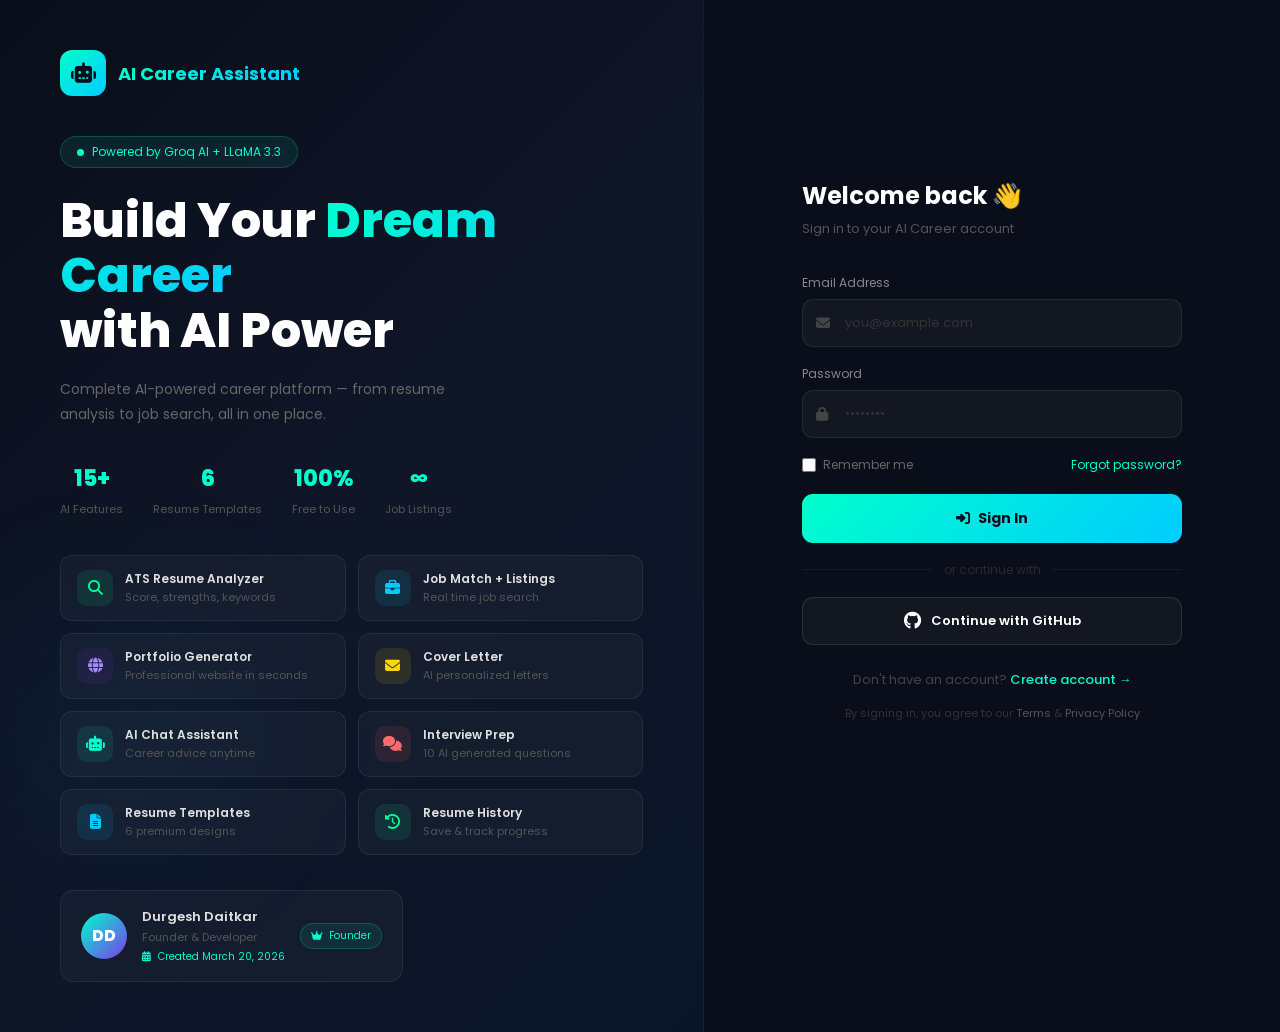
==== commit 504e694b: "Name Changes" ====
--- a/src/main/resources/static/dashboard.html
+++ b/src/main/resources/static/dashboard.html
@@ -469,7 +469,7 @@
             <div class="card chat-wrapper">
                 <div class="card-title"><i class="fas fa-robot"></i> AI Career Assistant <span style="margin-left:auto;font-size:11px;color:var(--text2);"><span style="color:#00ff96;">●</span> Online</span></div>
                 <div class="chat-suggestions" id="chatSuggestions">
-                    <span class="suggestion-chip" onclick="sendSuggestion(this)">💼 Resume improve कसं करायचं?</span>
+                    <span class="suggestion-chip" onclick="sendSuggestion(this)">💼 How to Improve Resume?</span>
                     <span class="suggestion-chip" onclick="sendSuggestion(this)">🎯 Java interview tips</span>
                     <span class="suggestion-chip" onclick="sendSuggestion(this)">💰 Salary negotiation tips</span>
                     <span class="suggestion-chip" onclick="sendSuggestion(this)">🚀 Career roadmap for developer</span>
@@ -479,7 +479,7 @@
                 <div class="chat-messages" id="chatMessages">
                     <div class="chat-bubble">
                         <div class="bubble-avatar ai"><i class="fas fa-robot"></i></div>
-                        <div><div class="bubble-content ai">नमस्ते! 👋 मी तुमचा AI Career Assistant आहे.<br><br>मी help करू शकतो:<br>• Resume improvement<br>• Interview preparation<br>• Career advice<br>• Job search strategies<br><br>काय जाणून घ्यायचं?</div><div class="bubble-time">Just now</div></div>
+                        <div><div class="bubble-content ai">Hello! 👋AI Career Assistant id here.<br><br>How can i Help You:<br>• Resume improvement<br>• Interview preparation<br>• Career advice<br>• Job search strategies<br><br>काय जाणून घ्यायचं?</div><div class="bubble-time">Just now</div></div>
                     </div>
                 </div>
                 <div class="chat-input-wrap">
@@ -510,14 +510,14 @@
                 <div class="card">
                     <div class="card-title"><i class="fas fa-edit"></i> Fill Your Details <button onclick="goBackToTemplates()" style="margin-left:auto;background:var(--card);border:1px solid var(--border);color:var(--text2);padding:6px 14px;border-radius:8px;cursor:pointer;font-size:12px;font-family:'Poppins',sans-serif;"><i class="fas fa-arrow-left"></i> Back</button></div>
                     <div class="form-grid">
-                        <div class="form-group"><label class="form-label">Full Name *</label><input class="form-input" id="tf-name" placeholder="Saurabh Pal"></div>
+                        <div class="form-group"><label class="form-label">Full Name *</label><input class="form-input" id="tf-name" placeholder="John"></div>
                         <div class="form-group"><label class="form-label">Job Title *</label><input class="form-input" id="tf-title" placeholder="Full Stack Developer"></div>
-                        <div class="form-group"><label class="form-label">Email *</label><input class="form-input" id="tf-email" placeholder="saurabh@example.com" type="email"></div>
+                        <div class="form-group"><label class="form-label">Email *</label><input class="form-input" id="tf-email" placeholder="john@example.com" type="email"></div>
                         <div class="form-group"><label class="form-label">Phone</label><input class="form-input" id="tf-phone" placeholder="+91 9876543210"></div>
                         <div class="form-group"><label class="form-label">Location</label><input class="form-input" id="tf-location" placeholder="Pune, Maharashtra"></div>
-                        <div class="form-group"><label class="form-label">LinkedIn</label><input class="form-input" id="tf-linkedin" placeholder="linkedin.com/in/saurabhpal"></div>
-                        <div class="form-group"><label class="form-label">GitHub</label><input class="form-input" id="tf-github" placeholder="github.com/saurabhpal"></div>
-                        <div class="form-group"><label class="form-label">Portfolio</label><input class="form-input" id="tf-portfolio" placeholder="saurabhpal.netlify.app"></div>
+                        <div class="form-group"><label class="form-label">LinkedIn</label><input class="form-input" id="tf-linkedin" placeholder="linkedin.com/in/john"></div>
+                        <div class="form-group"><label class="form-label">GitHub</label><input class="form-input" id="tf-github" placeholder="github.com/john"></div>
+                        <div class="form-group"><label class="form-label">Portfolio</label><input class="form-input" id="tf-portfolio" placeholder="john.netlify.app"></div>
                     </div>
                     <div style="margin-bottom:15px;"><label class="form-label">Professional Summary *</label><textarea class="form-textarea" id="tf-summary" placeholder="Passionate Full Stack Java Developer..."></textarea></div>
                     <div style="margin-bottom:15px;"><label class="form-label">Technical Skills *</label><textarea class="form-textarea" id="tf-skills" placeholder="Languages: Java, JavaScript&#10;Frameworks: Spring Boot, React"></textarea></div>
